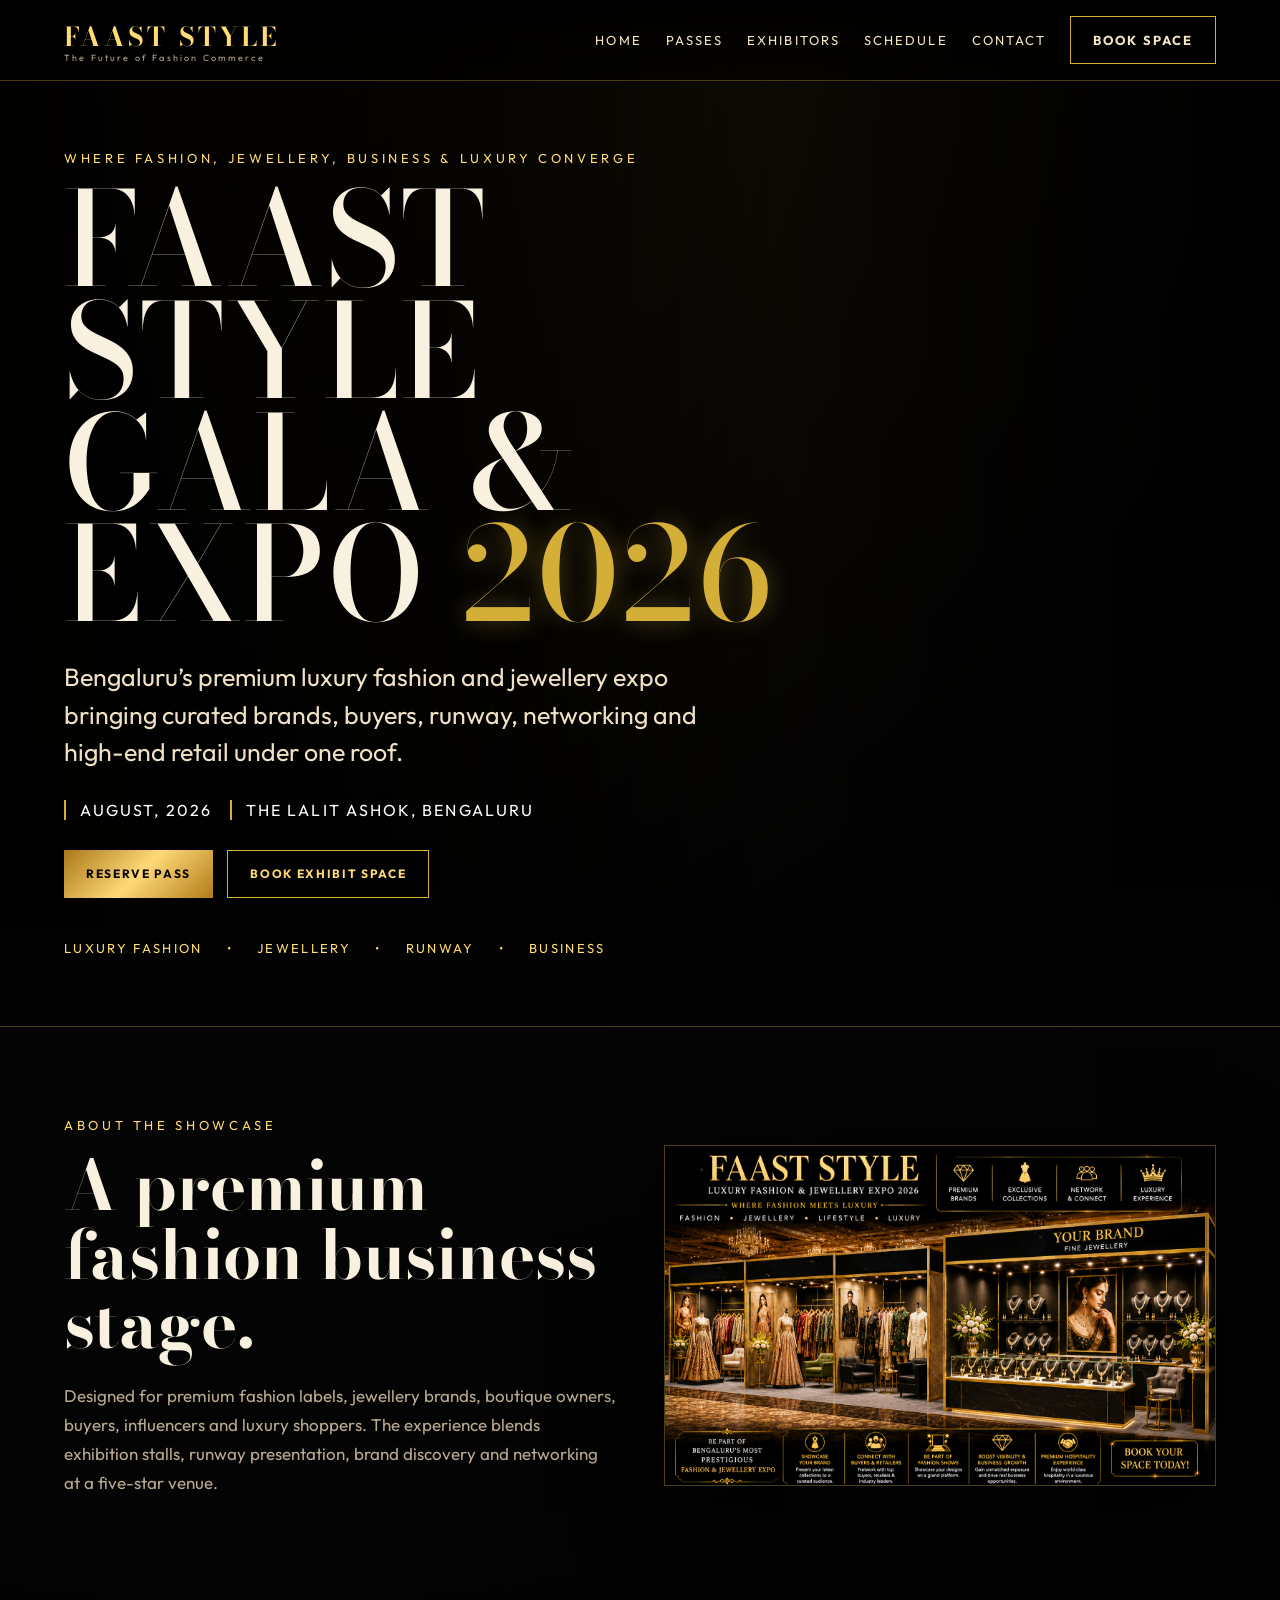
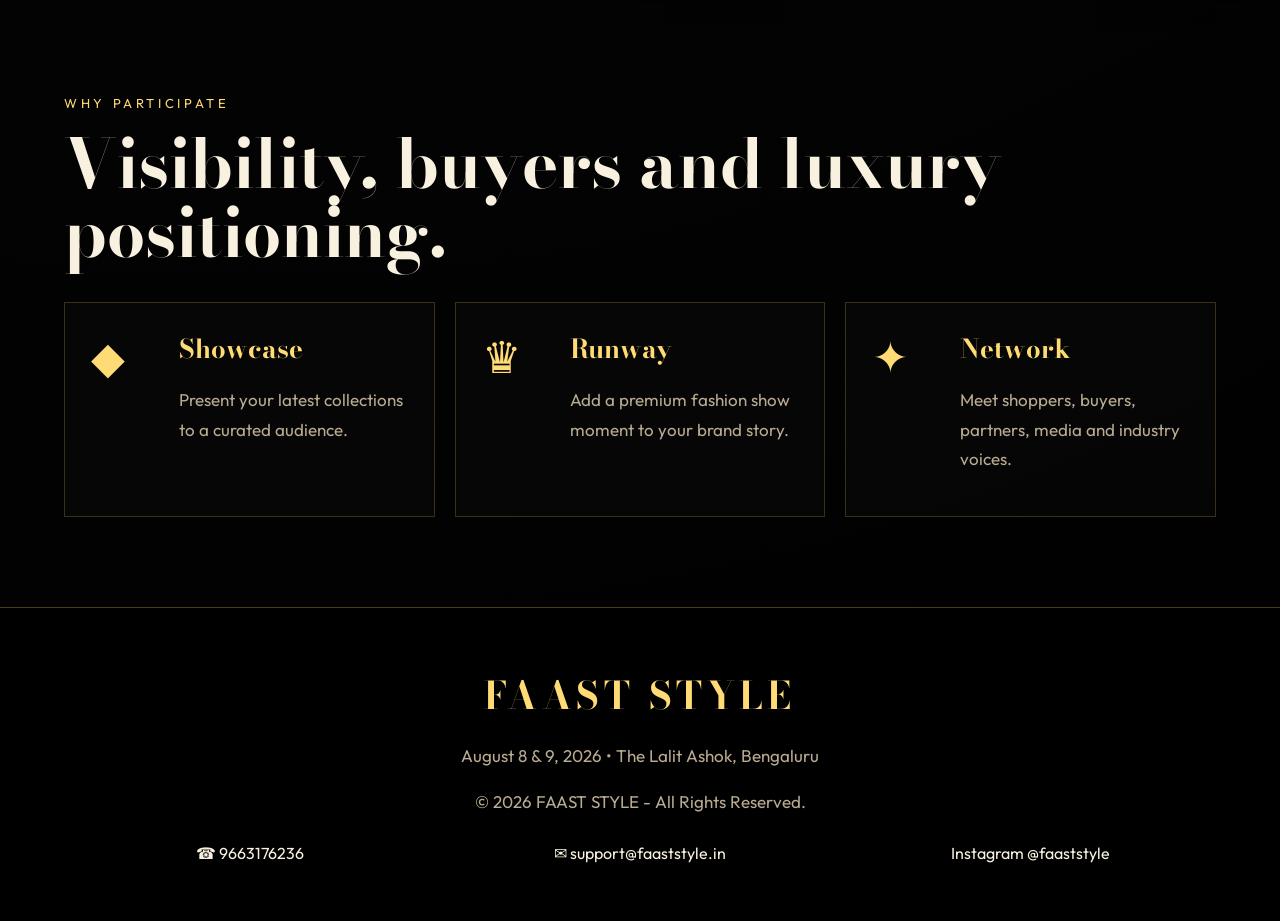
==== index.html @ 2affae59 "Update index.html" ====
<!DOCTYPE html><html lang="en"><head><meta charset="UTF-8"><meta name="viewport" content="width=device-width,initial-scale=1.0"><title>Luxury Fashion & Jewellery Exhibition Bangalore | FAAST STYLE GALA AND EXPO 2026</title>
<meta name="description" content="Join the premium Luxury Fashion & Jewellery Expo by Faast Style at The LaLiT Ashok Bangalore. Reserve passes or book exhibit spaces online. Discover designer brands, fashion shows, luxury shopping, networking and premium showcases at FAAST STYLE GALA & EXPO 2026.">
<meta name="keywords" content="Luxury Fashion Expo Bangalore, Luxury expo, Luxury Exhibition, Jewellery Expo, Fashion Exhibition Bengaluru, Fashion Show Bangalore, Designer Brands Bangalore, Luxury Shopping Expo, FAAST STYLE, GALA & EXPO 2026, Expo, Exhibition in Bangalore, Exhibition, Exhibitions, Luxury, Event, The Lalit Ashok Bangalore"><style>
@import url('https://fonts.googleapis.com/css2?family=Bodoni+Moda:wght@400;500;600;700&family=Outfit:wght@300;400;500;600;700;800&display=swap');
:root{--black:#030303;--night:#090806;--gold:#d4af37;--gold2:#ffdb75;--cream:#f8f1df;--muted:#b9ab91;--wine:#5e0b15;--line:rgba(212,175,55,.34)}
*{box-sizing:border-box}html{scroll-behavior:smooth}body{margin:0;background:radial-gradient(circle at 20% 0%,#241909 0,#050505 38%,#000 100%);color:var(--cream);font-family:Outfit,Arial,sans-serif;overflow-x:hidden}.no-scroll{overflow:hidden}
a{color:inherit;text-decoration:none}.nav{position:fixed;top:0;left:0;right:0;z-index:50;display:flex;align-items:center;justify-content:space-between;padding:16px 5vw;background:linear-gradient(180deg,rgba(0,0,0,.9),rgba(0,0,0,.48));backdrop-filter:blur(18px);border-bottom:1px solid var(--line)}.brand{font-family:'Bodoni Moda',serif;font-size:26px;letter-spacing:.12em;color:var(--gold2);font-weight:700}.brand span{display:block;font-family:Outfit;font-size:9px;letter-spacing:.24em;color:var(--muted);font-weight:400;margin-top:-4px}.menu{display:flex;gap:24px;align-items:center}.menu a{font-size:13px;text-transform:uppercase;letter-spacing:.16em;color:#f4e7c2}.menu a:hover{color:var(--gold2)}.hamb{display:none;background:none;border:1px solid var(--line);color:var(--gold2);padding:10px 12px;font-size:22px}.btn{display:inline-flex;align-items:center;justify-content:center;gap:10px;border:1px solid var(--gold);padding:14px 22px;text-transform:uppercase;letter-spacing:.14em;font-size:12px;font-weight:700;background:rgba(0,0,0,.34);color:var(--gold2);min-height:48px}.btn.gold{background:linear-gradient(135deg,#a97816,#ffd978,#b17c19);color:#070503;border:0}.btn:hover{filter:brightness(1.14);transform:translateY(-1px)}
.hero{min-height:100vh;padding:150px 5vw 70px;position:relative;display:flex;align-items:center;background-image:linear-gradient(90deg,rgba(0,0,0,.96) 0%,rgba(0,0,0,.82) 34%,rgba(0,0,0,.36) 62%,rgba(0,0,0,.88) 100%),url('hero.png');background-size:cover;background-position:center top;border-bottom:1px solid var(--line)}.hero:after{content:'';position:absolute;inset:auto 0 0;height:180px;background:linear-gradient(transparent,#030303)}.hero-content{max-width:760px;position:relative;z-index:2}.eyebrow{color:var(--gold2);letter-spacing:.28em;text-transform:uppercase;font-size:13px;margin:0 0 18px}.h1{font-family:'Bodoni Moda',serif;font-size:clamp(54px,11vw,130px);line-height:.86;margin:0;text-transform:uppercase;font-weight:500;letter-spacing:.02em}.h1 .goldtext,.goldtext{color:var(--gold);text-shadow:0 0 25px rgba(212,175,55,.35)}.lead{font-size:clamp(18px,3.5vw,25px);line-height:1.5;color:#eee1c4;max-width:680px;margin:28px 0}.meta{display:flex;gap:18px;flex-wrap:wrap;margin:28px 0;color:#fff;text-transform:uppercase;letter-spacing:.13em}.chip{border-left:2px solid var(--gold);padding-left:14px}.cta{display:flex;gap:14px;flex-wrap:wrap;margin-top:30px}.strip{display:flex;gap:24px;flex-wrap:wrap;color:var(--gold2);letter-spacing:.18em;text-transform:uppercase;margin-top:42px;font-size:13px}.section{padding:90px 5vw}.wrap{max-width:1180px;margin:0 auto}.split{display:grid;grid-template-columns:1fr 1fr;gap:48px;align-items:center}.title{font-family:'Bodoni Moda',serif;font-size:clamp(36px,6vw,68px);line-height:1.02;margin:0 0 22px}.muted{color:var(--muted);line-height:1.72;font-size:17px}.panel{border:1px solid var(--line);background:linear-gradient(145deg,rgba(255,255,255,.06),rgba(255,255,255,.015));padding:30px;box-shadow:0 20px 70px rgba(0,0,0,.35)}.poster{width:100%;border:1px solid var(--line);box-shadow:0 20px 80px rgba(0,0,0,.75)}.cards{display:grid;grid-template-columns:repeat(3,1fr);gap:20px;margin-top:35px}.card{border:1px solid rgba(212,175,55,.25);background:rgba(8,8,8,.68);padding:26px}.card h3{font-family:'Bodoni Moda',serif;color:var(--gold2);font-size:26px;margin:0 0 12px}.passgrid{grid-template-columns:repeat(5,1fr)}.pass .tag{color:var(--gold);text-transform:uppercase;letter-spacing:.18em;font-size:11px}.pass ul{padding-left:18px;color:var(--muted);line-height:1.8}.feature{display:grid;grid-template-columns:70px 1fr;gap:18px;align-items:start}.icon{font-size:44px;color:var(--gold2)}.timeline{border-left:1px solid var(--line);padding-left:25px}.slot{position:relative;margin:0 0 26px;padding:0 0 24px;border-bottom:1px solid rgba(255,255,255,.08)}.slot:before{content:'';position:absolute;left:-31px;top:5px;width:11px;height:11px;border-radius:50%;background:var(--gold)}.slot b{font-size:18px;color:var(--gold2)}.form{display:grid;gap:16px}.form input,.form select,.form textarea{width:100%;background:rgba(0,0,0,.55);border:1px solid rgba(212,175,55,.38);color:var(--cream);padding:15px;font-family:Outfit;font-size:15px}.form textarea{min-height:120px}.footer{padding:58px 5vw;background:#000;border-top:1px solid var(--line);text-align:center}.footer .brand{font-size:38px}.contactbar{display:grid;grid-template-columns:repeat(3,1fr);gap:18px;margin-top:26px}.mobile-panel{display:none}.overlay{position:fixed;inset:0;background:rgba(0,0,0,.82);z-index:100;display:none;align-items:center;justify-content:center}.modal{width:min(720px,92vw);max-height:90vh;overflow:auto;background:#080706;border:1px solid var(--gold);padding:26px}.close{float:right;background:var(--gold);border:0;padding:8px 12px;font-weight:800}
@media(max-width:900px){.menu{display:none}.hamb{display:block}.mobile-panel{display:none;position:fixed;top:68px;left:0;right:0;background:#030303;border-bottom:1px solid var(--line);z-index:55;padding:18px 5vw}.mobile-panel a{display:block;padding:14px;color:var(--gold2);text-transform:uppercase;letter-spacing:.17em}.mobile-panel.open{display:block}.hero{padding-top:120px;background-position:center}.split{grid-template-columns:1fr}.cards,.passgrid,.contactbar{grid-template-columns:1fr}.section{padding:64px 5vw}.h1{font-size:58px}.nav{padding:13px 5vw}.brand{font-size:20px}.strip{gap:12px;font-size:11px}.panel{padding:22px}}
</style></head><body><nav class="nav"><a class="brand" href="index.html">FAAST STYLE<span>The Future of Fashion Commerce</span></a><div class="menu"><a href="index.html">Home</a><a href="passes.html">Passes</a><a href="exhibitors.html">Exhibitors</a><a href="schedule.html">Schedule</a><a href="contact.html">Contact</a><a class="btn" href="exhibitors.html#exhibitor-form">Book Space</a></div><button class="hamb" onclick="document.querySelector('.mobile-panel').classList.toggle('open')">☰</button></nav><div class="mobile-panel"><a href="index.html">Home</a><a href="passes.html">Passes</a><a href="exhibitors.html">Exhibitors</a><a href="schedule.html">Schedule</a><a href="contact.html">Contact</a></div><section class="hero"><div class="hero-content"><p class="eyebrow">Where Fashion, Jewellery, business & luxury converge</p><h1 class="h1">Faast Style Gala & Expo <span class="goldtext">2026</span></h1><p class="lead">Bengaluru’s premium luxury fashion and jewellery expo bringing curated brands, buyers, runway, networking and high-end retail under one roof.</p><div class="meta"><div class="chip">August, 2026</div><div class="chip">The Lalit Ashok, Bengaluru</div></div><div class="cta"><a class="btn gold" href="passes.html#pass-form">Reserve Pass</a><a class="btn" href="exhibitors.html#exhibitor-form">Book Exhibit Space</a></div><div class="strip"><span>Luxury Fashion</span><span>•</span><span>Jewellery</span><span>•</span><span>Runway</span><span>•</span><span>Business</span></div></div></section><section class="section"><div class="wrap split"><div><p class="eyebrow">About the showcase</p><h2 class="title">A premium fashion business stage.</h2><p class="muted">Designed for premium fashion labels, jewellery brands, boutique owners, buyers, influencers and luxury shoppers. The experience blends exhibition stalls, runway presentation, brand discovery and networking at a five-star venue.</p></div><img class="poster" src="passes-poster.png" alt="FAAST Style luxury event poster"></div></section><section class="section"><div class="wrap"><p class="eyebrow">Why participate</p><h2 class="title">Visibility, buyers and luxury positioning.</h2><div class="cards"><div class="card feature"><div class="icon">◆</div><div><h3>Showcase</h3><p class="muted">Present your latest collections to a curated audience.</p></div></div><div class="card feature"><div class="icon">♛</div><div><h3>Runway</h3><p class="muted">Add a premium fashion show moment to your brand story.</p></div></div><div class="card feature"><div class="icon">✦</div><div><h3>Network</h3><p class="muted">Meet shoppers, buyers, partners, media and industry voices.</p></div></div></div></div></section><footer class="footer"><div class="brand">FAAST STYLE</div><p class="muted">August 8 & 9, 2026 • The Lalit Ashok, Bengaluru</p><p class="muted">© 2026 FAAST STYLE - All Rights Reserved.</p><div class="contactbar wrap"><div>☎ 9663176236</div><div>✉ support@faaststyle.in</div><div><a href="https://www.instagram.com/faaststyle?igsh=MXJjZXJpYmpjeTV3cA==" target="_blank">Instagram @faaststyle</a></div></div></footer><script>function openModal(id){document.getElementById(id).style.display='flex';document.body.classList.add('no-scroll')}function closeModal(id){document.getElementById(id).style.display='none';document.body.classList.remove('no-scroll')}</script></body></html>
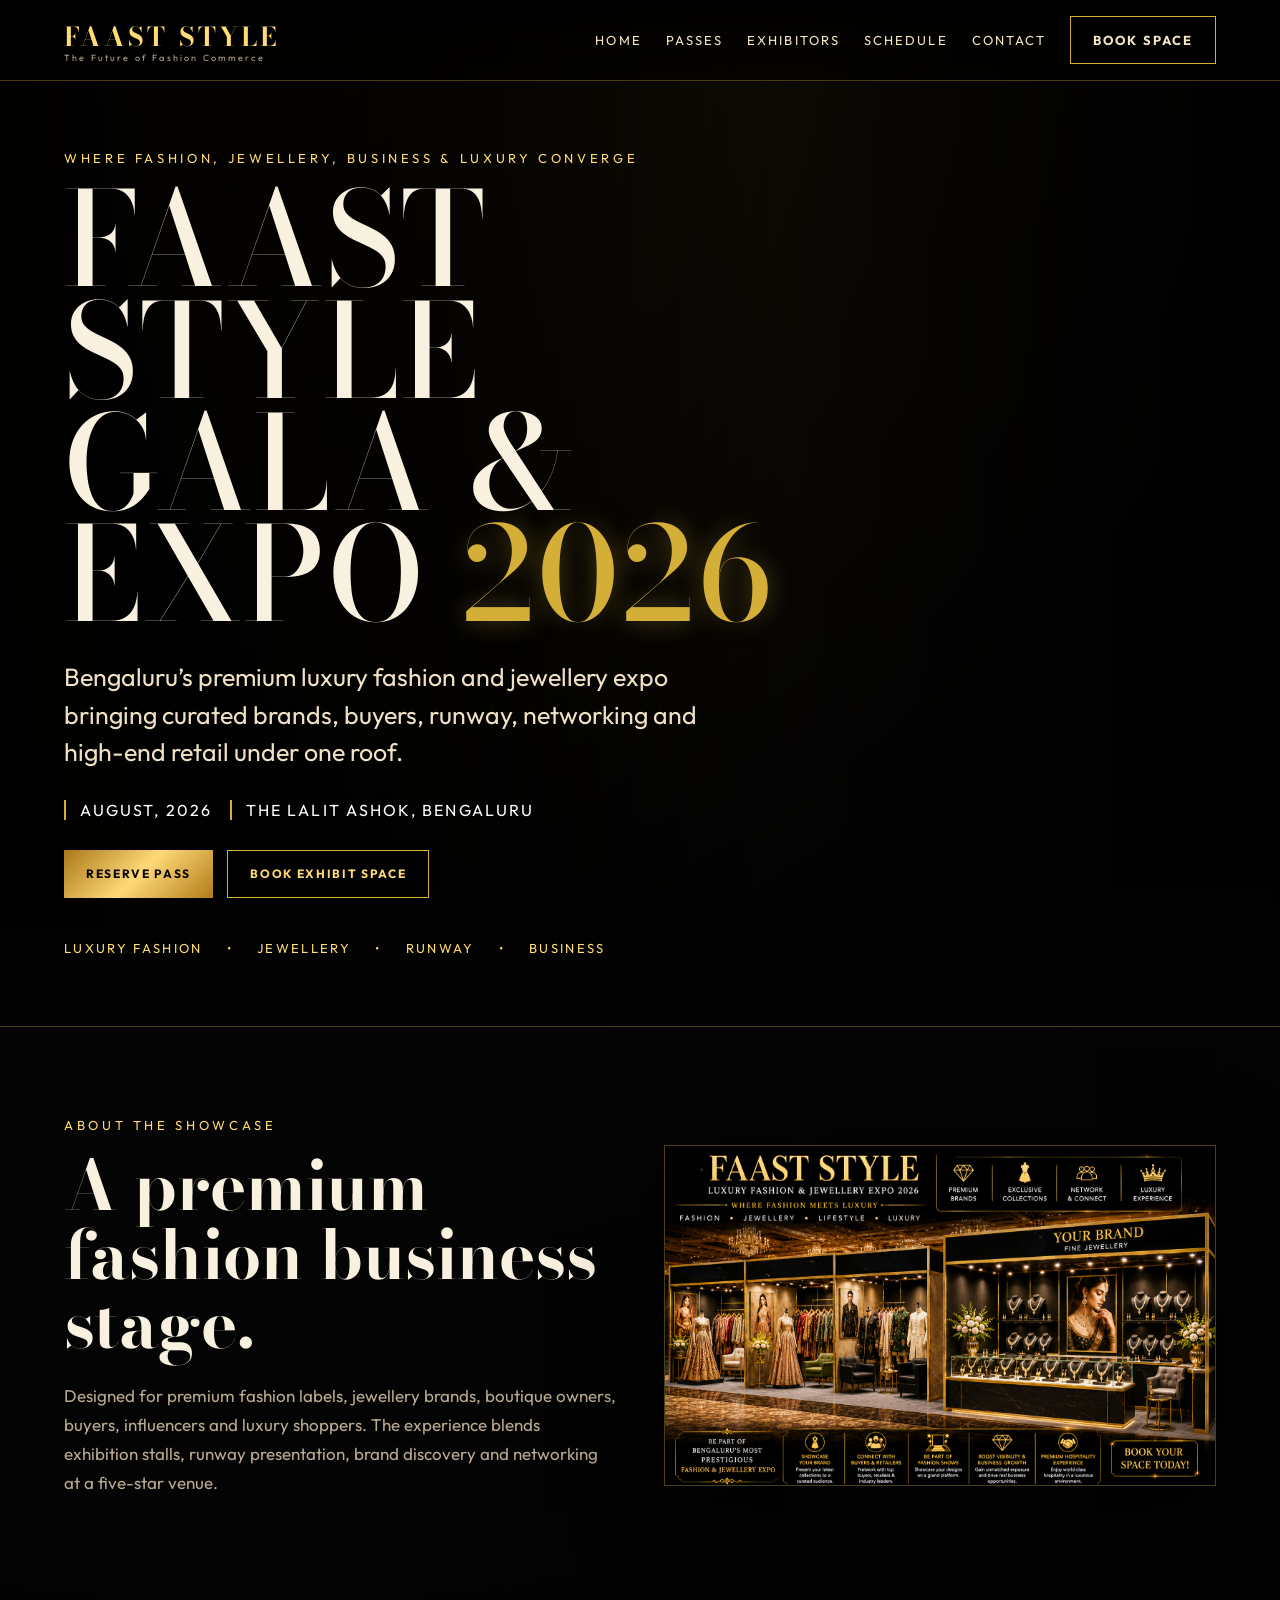
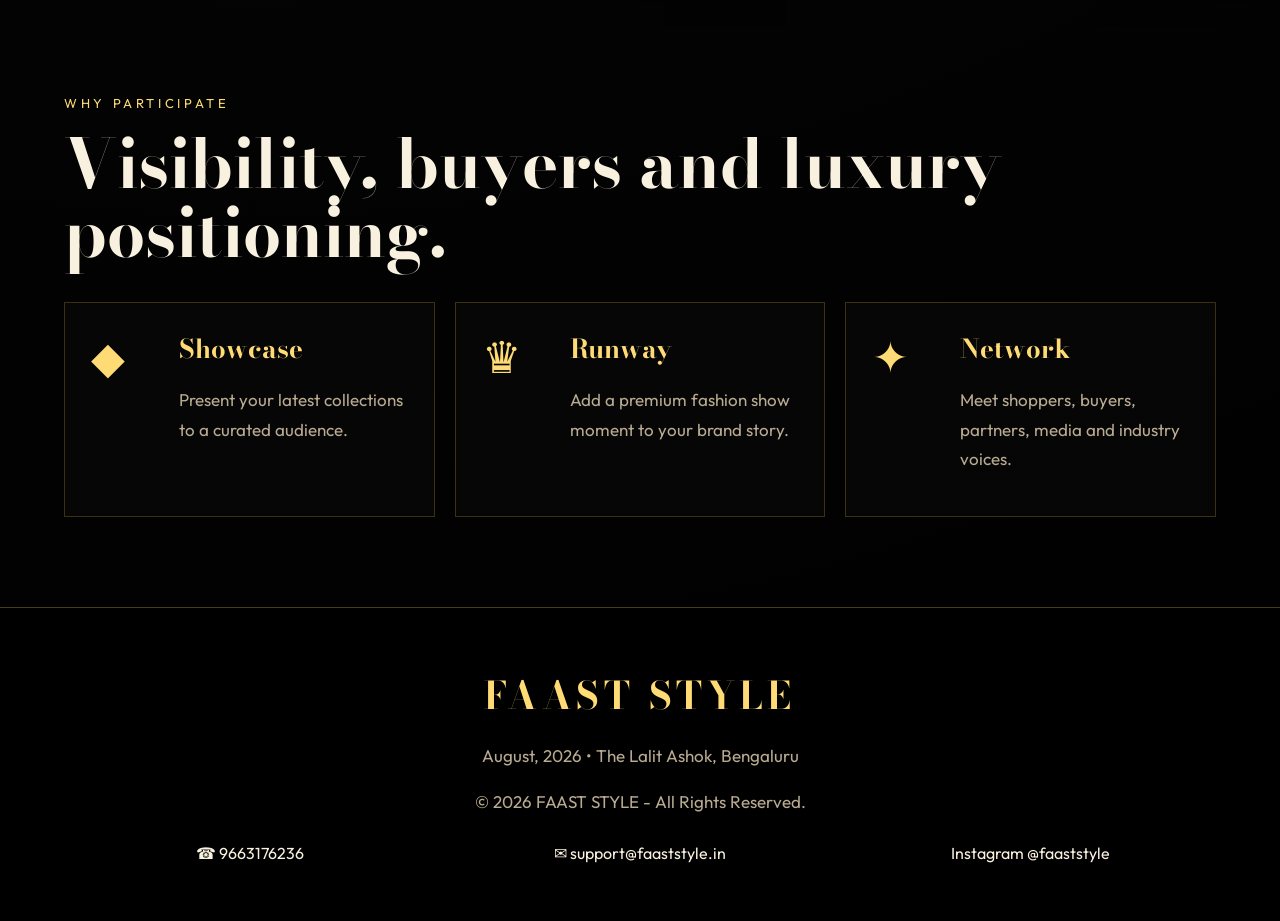
==== commit 115a2974: "Update index.html" ====
--- a/index.html
+++ b/index.html
@@ -7,4 +7,4 @@
 a{color:inherit;text-decoration:none}.nav{position:fixed;top:0;left:0;right:0;z-index:50;display:flex;align-items:center;justify-content:space-between;padding:16px 5vw;background:linear-gradient(180deg,rgba(0,0,0,.9),rgba(0,0,0,.48));backdrop-filter:blur(18px);border-bottom:1px solid var(--line)}.brand{font-family:'Bodoni Moda',serif;font-size:26px;letter-spacing:.12em;color:var(--gold2);font-weight:700}.brand span{display:block;font-family:Outfit;font-size:9px;letter-spacing:.24em;color:var(--muted);font-weight:400;margin-top:-4px}.menu{display:flex;gap:24px;align-items:center}.menu a{font-size:13px;text-transform:uppercase;letter-spacing:.16em;color:#f4e7c2}.menu a:hover{color:var(--gold2)}.hamb{display:none;background:none;border:1px solid var(--line);color:var(--gold2);padding:10px 12px;font-size:22px}.btn{display:inline-flex;align-items:center;justify-content:center;gap:10px;border:1px solid var(--gold);padding:14px 22px;text-transform:uppercase;letter-spacing:.14em;font-size:12px;font-weight:700;background:rgba(0,0,0,.34);color:var(--gold2);min-height:48px}.btn.gold{background:linear-gradient(135deg,#a97816,#ffd978,#b17c19);color:#070503;border:0}.btn:hover{filter:brightness(1.14);transform:translateY(-1px)}
 .hero{min-height:100vh;padding:150px 5vw 70px;position:relative;display:flex;align-items:center;background-image:linear-gradient(90deg,rgba(0,0,0,.96) 0%,rgba(0,0,0,.82) 34%,rgba(0,0,0,.36) 62%,rgba(0,0,0,.88) 100%),url('hero.png');background-size:cover;background-position:center top;border-bottom:1px solid var(--line)}.hero:after{content:'';position:absolute;inset:auto 0 0;height:180px;background:linear-gradient(transparent,#030303)}.hero-content{max-width:760px;position:relative;z-index:2}.eyebrow{color:var(--gold2);letter-spacing:.28em;text-transform:uppercase;font-size:13px;margin:0 0 18px}.h1{font-family:'Bodoni Moda',serif;font-size:clamp(54px,11vw,130px);line-height:.86;margin:0;text-transform:uppercase;font-weight:500;letter-spacing:.02em}.h1 .goldtext,.goldtext{color:var(--gold);text-shadow:0 0 25px rgba(212,175,55,.35)}.lead{font-size:clamp(18px,3.5vw,25px);line-height:1.5;color:#eee1c4;max-width:680px;margin:28px 0}.meta{display:flex;gap:18px;flex-wrap:wrap;margin:28px 0;color:#fff;text-transform:uppercase;letter-spacing:.13em}.chip{border-left:2px solid var(--gold);padding-left:14px}.cta{display:flex;gap:14px;flex-wrap:wrap;margin-top:30px}.strip{display:flex;gap:24px;flex-wrap:wrap;color:var(--gold2);letter-spacing:.18em;text-transform:uppercase;margin-top:42px;font-size:13px}.section{padding:90px 5vw}.wrap{max-width:1180px;margin:0 auto}.split{display:grid;grid-template-columns:1fr 1fr;gap:48px;align-items:center}.title{font-family:'Bodoni Moda',serif;font-size:clamp(36px,6vw,68px);line-height:1.02;margin:0 0 22px}.muted{color:var(--muted);line-height:1.72;font-size:17px}.panel{border:1px solid var(--line);background:linear-gradient(145deg,rgba(255,255,255,.06),rgba(255,255,255,.015));padding:30px;box-shadow:0 20px 70px rgba(0,0,0,.35)}.poster{width:100%;border:1px solid var(--line);box-shadow:0 20px 80px rgba(0,0,0,.75)}.cards{display:grid;grid-template-columns:repeat(3,1fr);gap:20px;margin-top:35px}.card{border:1px solid rgba(212,175,55,.25);background:rgba(8,8,8,.68);padding:26px}.card h3{font-family:'Bodoni Moda',serif;color:var(--gold2);font-size:26px;margin:0 0 12px}.passgrid{grid-template-columns:repeat(5,1fr)}.pass .tag{color:var(--gold);text-transform:uppercase;letter-spacing:.18em;font-size:11px}.pass ul{padding-left:18px;color:var(--muted);line-height:1.8}.feature{display:grid;grid-template-columns:70px 1fr;gap:18px;align-items:start}.icon{font-size:44px;color:var(--gold2)}.timeline{border-left:1px solid var(--line);padding-left:25px}.slot{position:relative;margin:0 0 26px;padding:0 0 24px;border-bottom:1px solid rgba(255,255,255,.08)}.slot:before{content:'';position:absolute;left:-31px;top:5px;width:11px;height:11px;border-radius:50%;background:var(--gold)}.slot b{font-size:18px;color:var(--gold2)}.form{display:grid;gap:16px}.form input,.form select,.form textarea{width:100%;background:rgba(0,0,0,.55);border:1px solid rgba(212,175,55,.38);color:var(--cream);padding:15px;font-family:Outfit;font-size:15px}.form textarea{min-height:120px}.footer{padding:58px 5vw;background:#000;border-top:1px solid var(--line);text-align:center}.footer .brand{font-size:38px}.contactbar{display:grid;grid-template-columns:repeat(3,1fr);gap:18px;margin-top:26px}.mobile-panel{display:none}.overlay{position:fixed;inset:0;background:rgba(0,0,0,.82);z-index:100;display:none;align-items:center;justify-content:center}.modal{width:min(720px,92vw);max-height:90vh;overflow:auto;background:#080706;border:1px solid var(--gold);padding:26px}.close{float:right;background:var(--gold);border:0;padding:8px 12px;font-weight:800}
 @media(max-width:900px){.menu{display:none}.hamb{display:block}.mobile-panel{display:none;position:fixed;top:68px;left:0;right:0;background:#030303;border-bottom:1px solid var(--line);z-index:55;padding:18px 5vw}.mobile-panel a{display:block;padding:14px;color:var(--gold2);text-transform:uppercase;letter-spacing:.17em}.mobile-panel.open{display:block}.hero{padding-top:120px;background-position:center}.split{grid-template-columns:1fr}.cards,.passgrid,.contactbar{grid-template-columns:1fr}.section{padding:64px 5vw}.h1{font-size:58px}.nav{padding:13px 5vw}.brand{font-size:20px}.strip{gap:12px;font-size:11px}.panel{padding:22px}}
-</style></head><body><nav class="nav"><a class="brand" href="index.html">FAAST STYLE<span>The Future of Fashion Commerce</span></a><div class="menu"><a href="index.html">Home</a><a href="passes.html">Passes</a><a href="exhibitors.html">Exhibitors</a><a href="schedule.html">Schedule</a><a href="contact.html">Contact</a><a class="btn" href="exhibitors.html#exhibitor-form">Book Space</a></div><button class="hamb" onclick="document.querySelector('.mobile-panel').classList.toggle('open')">☰</button></nav><div class="mobile-panel"><a href="index.html">Home</a><a href="passes.html">Passes</a><a href="exhibitors.html">Exhibitors</a><a href="schedule.html">Schedule</a><a href="contact.html">Contact</a></div><section class="hero"><div class="hero-content"><p class="eyebrow">Where Fashion, Jewellery, business & luxury converge</p><h1 class="h1">Faast Style Gala & Expo <span class="goldtext">2026</span></h1><p class="lead">Bengaluru’s premium luxury fashion and jewellery expo bringing curated brands, buyers, runway, networking and high-end retail under one roof.</p><div class="meta"><div class="chip">August, 2026</div><div class="chip">The Lalit Ashok, Bengaluru</div></div><div class="cta"><a class="btn gold" href="passes.html#pass-form">Reserve Pass</a><a class="btn" href="exhibitors.html#exhibitor-form">Book Exhibit Space</a></div><div class="strip"><span>Luxury Fashion</span><span>•</span><span>Jewellery</span><span>•</span><span>Runway</span><span>•</span><span>Business</span></div></div></section><section class="section"><div class="wrap split"><div><p class="eyebrow">About the showcase</p><h2 class="title">A premium fashion business stage.</h2><p class="muted">Designed for premium fashion labels, jewellery brands, boutique owners, buyers, influencers and luxury shoppers. The experience blends exhibition stalls, runway presentation, brand discovery and networking at a five-star venue.</p></div><img class="poster" src="passes-poster.png" alt="FAAST Style luxury event poster"></div></section><section class="section"><div class="wrap"><p class="eyebrow">Why participate</p><h2 class="title">Visibility, buyers and luxury positioning.</h2><div class="cards"><div class="card feature"><div class="icon">◆</div><div><h3>Showcase</h3><p class="muted">Present your latest collections to a curated audience.</p></div></div><div class="card feature"><div class="icon">♛</div><div><h3>Runway</h3><p class="muted">Add a premium fashion show moment to your brand story.</p></div></div><div class="card feature"><div class="icon">✦</div><div><h3>Network</h3><p class="muted">Meet shoppers, buyers, partners, media and industry voices.</p></div></div></div></div></section><footer class="footer"><div class="brand">FAAST STYLE</div><p class="muted">August 8 & 9, 2026 • The Lalit Ashok, Bengaluru</p><p class="muted">© 2026 FAAST STYLE - All Rights Reserved.</p><div class="contactbar wrap"><div>☎ 9663176236</div><div>✉ support@faaststyle.in</div><div><a href="https://www.instagram.com/faaststyle?igsh=MXJjZXJpYmpjeTV3cA==" target="_blank">Instagram @faaststyle</a></div></div></footer><script>function openModal(id){document.getElementById(id).style.display='flex';document.body.classList.add('no-scroll')}function closeModal(id){document.getElementById(id).style.display='none';document.body.classList.remove('no-scroll')}</script></body></html>
+</style></head><body><nav class="nav"><a class="brand" href="index.html">FAAST STYLE<span>The Future of Fashion Commerce</span></a><div class="menu"><a href="index.html">Home</a><a href="passes.html">Passes</a><a href="exhibitors.html">Exhibitors</a><a href="schedule.html">Schedule</a><a href="contact.html">Contact</a><a class="btn" href="exhibitors.html#exhibitor-form">Book Space</a></div><button class="hamb" onclick="document.querySelector('.mobile-panel').classList.toggle('open')">☰</button></nav><div class="mobile-panel"><a href="index.html">Home</a><a href="passes.html">Passes</a><a href="exhibitors.html">Exhibitors</a><a href="schedule.html">Schedule</a><a href="contact.html">Contact</a></div><section class="hero"><div class="hero-content"><p class="eyebrow">Where Fashion, Jewellery, business & luxury converge</p><h1 class="h1">Faast Style Gala & Expo <span class="goldtext">2026</span></h1><p class="lead">Bengaluru’s premium luxury fashion and jewellery expo bringing curated brands, buyers, runway, networking and high-end retail under one roof.</p><div class="meta"><div class="chip">August, 2026</div><div class="chip">The Lalit Ashok, Bengaluru</div></div><div class="cta"><a class="btn gold" href="passes.html#pass-form">Reserve Pass</a><a class="btn" href="exhibitors.html#exhibitor-form">Book Exhibit Space</a></div><div class="strip"><span>Luxury Fashion</span><span>•</span><span>Jewellery</span><span>•</span><span>Runway</span><span>•</span><span>Business</span></div></div></section><section class="section"><div class="wrap split"><div><p class="eyebrow">About the showcase</p><h2 class="title">A premium fashion business stage.</h2><p class="muted">Designed for premium fashion labels, jewellery brands, boutique owners, buyers, influencers and luxury shoppers. The experience blends exhibition stalls, runway presentation, brand discovery and networking at a five-star venue.</p></div><img class="poster" src="passes-poster.png" alt="FAAST Style luxury event poster"></div></section><section class="section"><div class="wrap"><p class="eyebrow">Why participate</p><h2 class="title">Visibility, buyers and luxury positioning.</h2><div class="cards"><div class="card feature"><div class="icon">◆</div><div><h3>Showcase</h3><p class="muted">Present your latest collections to a curated audience.</p></div></div><div class="card feature"><div class="icon">♛</div><div><h3>Runway</h3><p class="muted">Add a premium fashion show moment to your brand story.</p></div></div><div class="card feature"><div class="icon">✦</div><div><h3>Network</h3><p class="muted">Meet shoppers, buyers, partners, media and industry voices.</p></div></div></div></div></section><footer class="footer"><div class="brand">FAAST STYLE</div><p class="muted">August, 2026 • The Lalit Ashok, Bengaluru</p><p class="muted">© 2026 FAAST STYLE - All Rights Reserved.</p><div class="contactbar wrap"><div>☎ 9663176236</div><div>✉ support@faaststyle.in</div><div><a href="https://www.instagram.com/faaststyle?igsh=MXJjZXJpYmpjeTV3cA==" target="_blank">Instagram @faaststyle</a></div></div></footer><script>function openModal(id){document.getElementById(id).style.display='flex';document.body.classList.add('no-scroll')}function closeModal(id){document.getElementById(id).style.display='none';document.body.classList.remove('no-scroll')}</script></body></html>
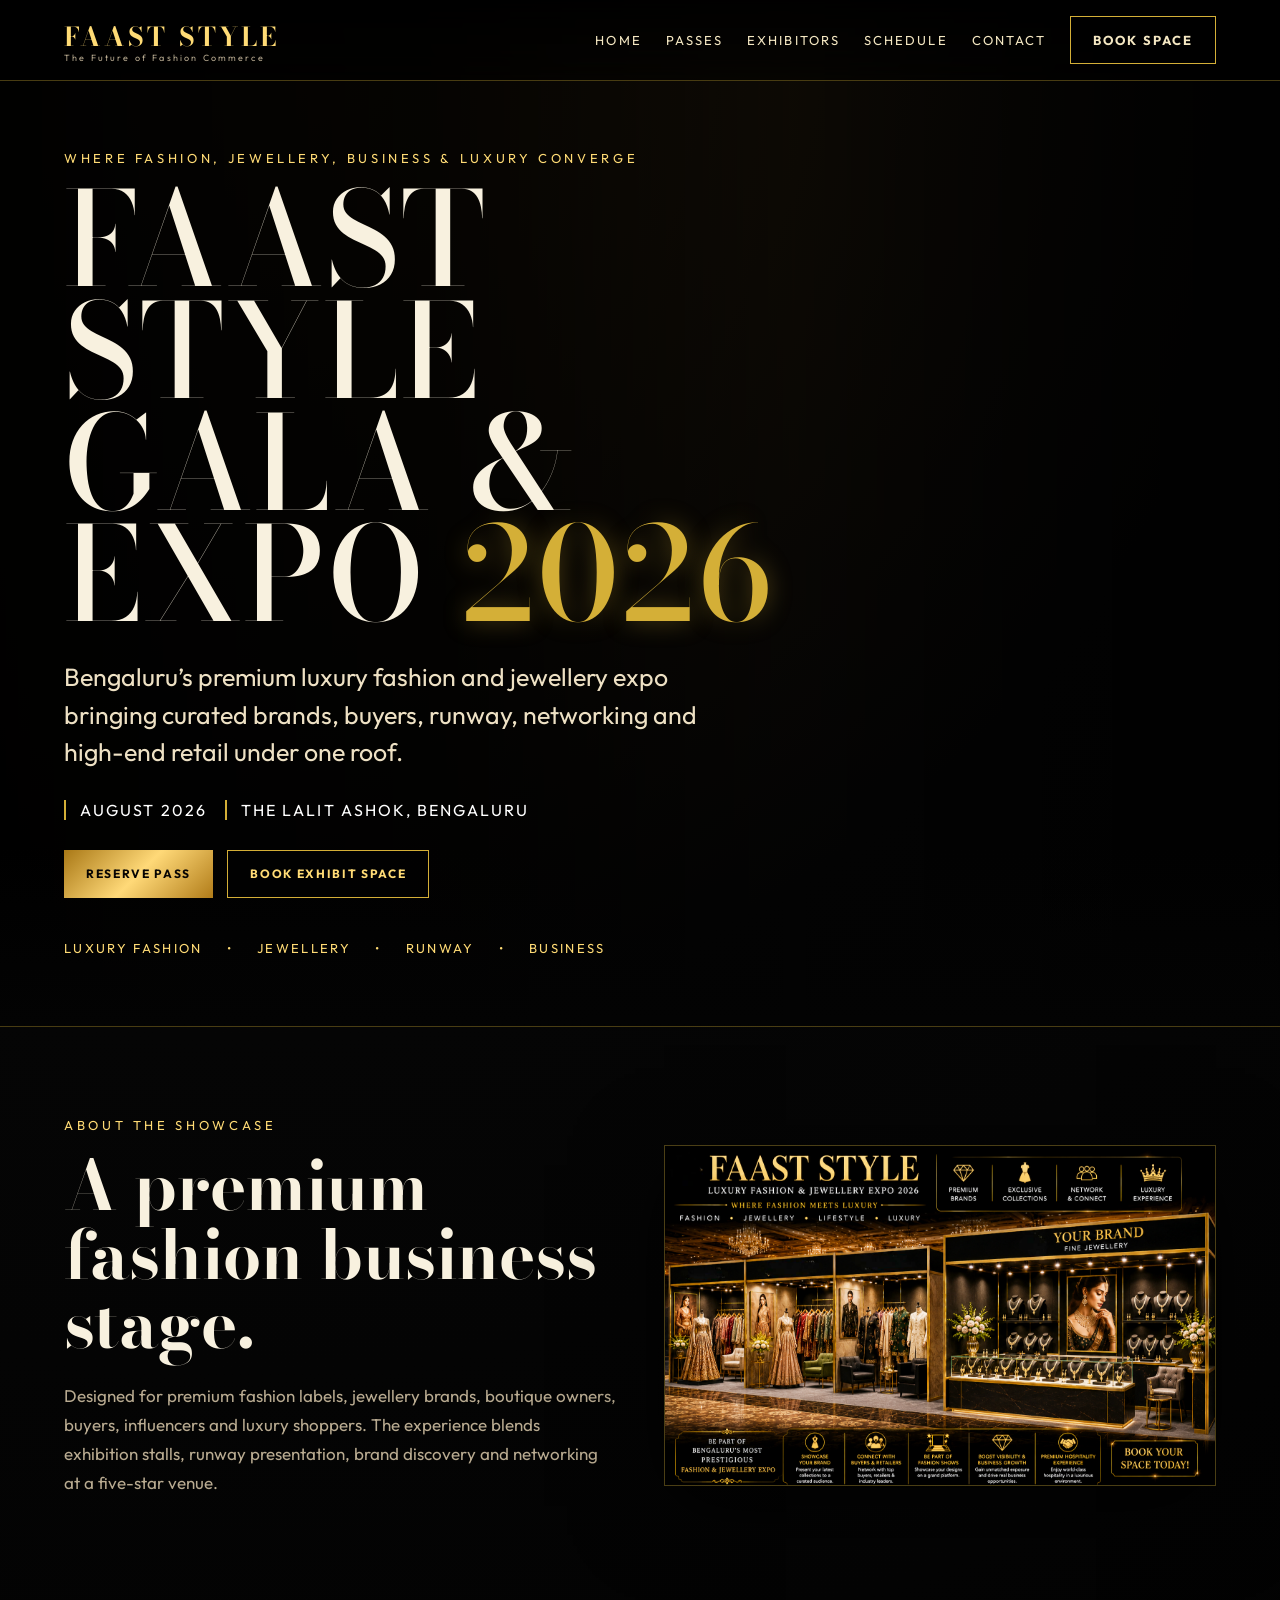
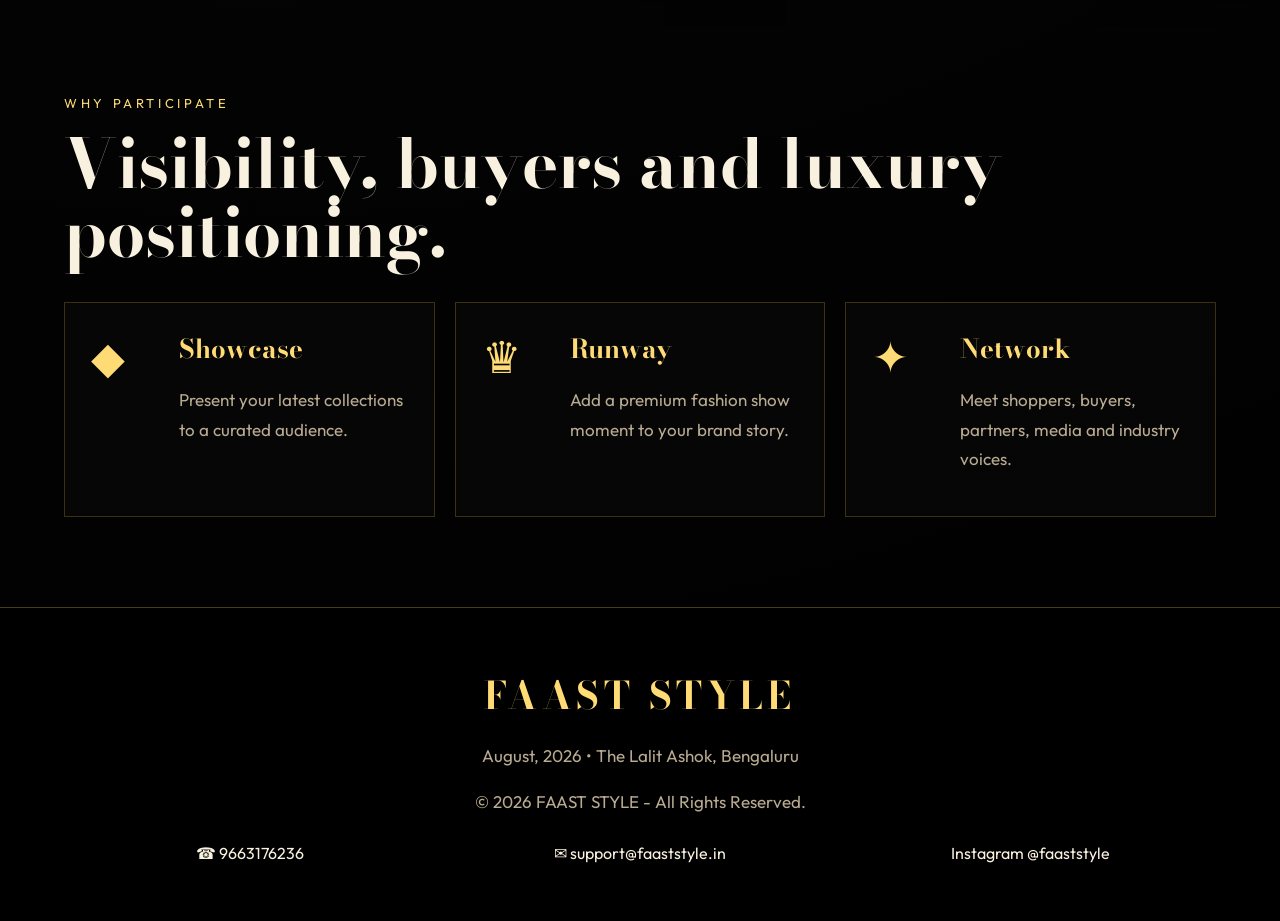
==== commit 88920297: "Update index.html" ====
--- a/index.html
+++ b/index.html
@@ -7,4 +7,4 @@
 a{color:inherit;text-decoration:none}.nav{position:fixed;top:0;left:0;right:0;z-index:50;display:flex;align-items:center;justify-content:space-between;padding:16px 5vw;background:linear-gradient(180deg,rgba(0,0,0,.9),rgba(0,0,0,.48));backdrop-filter:blur(18px);border-bottom:1px solid var(--line)}.brand{font-family:'Bodoni Moda',serif;font-size:26px;letter-spacing:.12em;color:var(--gold2);font-weight:700}.brand span{display:block;font-family:Outfit;font-size:9px;letter-spacing:.24em;color:var(--muted);font-weight:400;margin-top:-4px}.menu{display:flex;gap:24px;align-items:center}.menu a{font-size:13px;text-transform:uppercase;letter-spacing:.16em;color:#f4e7c2}.menu a:hover{color:var(--gold2)}.hamb{display:none;background:none;border:1px solid var(--line);color:var(--gold2);padding:10px 12px;font-size:22px}.btn{display:inline-flex;align-items:center;justify-content:center;gap:10px;border:1px solid var(--gold);padding:14px 22px;text-transform:uppercase;letter-spacing:.14em;font-size:12px;font-weight:700;background:rgba(0,0,0,.34);color:var(--gold2);min-height:48px}.btn.gold{background:linear-gradient(135deg,#a97816,#ffd978,#b17c19);color:#070503;border:0}.btn:hover{filter:brightness(1.14);transform:translateY(-1px)}
 .hero{min-height:100vh;padding:150px 5vw 70px;position:relative;display:flex;align-items:center;background-image:linear-gradient(90deg,rgba(0,0,0,.96) 0%,rgba(0,0,0,.82) 34%,rgba(0,0,0,.36) 62%,rgba(0,0,0,.88) 100%),url('hero.png');background-size:cover;background-position:center top;border-bottom:1px solid var(--line)}.hero:after{content:'';position:absolute;inset:auto 0 0;height:180px;background:linear-gradient(transparent,#030303)}.hero-content{max-width:760px;position:relative;z-index:2}.eyebrow{color:var(--gold2);letter-spacing:.28em;text-transform:uppercase;font-size:13px;margin:0 0 18px}.h1{font-family:'Bodoni Moda',serif;font-size:clamp(54px,11vw,130px);line-height:.86;margin:0;text-transform:uppercase;font-weight:500;letter-spacing:.02em}.h1 .goldtext,.goldtext{color:var(--gold);text-shadow:0 0 25px rgba(212,175,55,.35)}.lead{font-size:clamp(18px,3.5vw,25px);line-height:1.5;color:#eee1c4;max-width:680px;margin:28px 0}.meta{display:flex;gap:18px;flex-wrap:wrap;margin:28px 0;color:#fff;text-transform:uppercase;letter-spacing:.13em}.chip{border-left:2px solid var(--gold);padding-left:14px}.cta{display:flex;gap:14px;flex-wrap:wrap;margin-top:30px}.strip{display:flex;gap:24px;flex-wrap:wrap;color:var(--gold2);letter-spacing:.18em;text-transform:uppercase;margin-top:42px;font-size:13px}.section{padding:90px 5vw}.wrap{max-width:1180px;margin:0 auto}.split{display:grid;grid-template-columns:1fr 1fr;gap:48px;align-items:center}.title{font-family:'Bodoni Moda',serif;font-size:clamp(36px,6vw,68px);line-height:1.02;margin:0 0 22px}.muted{color:var(--muted);line-height:1.72;font-size:17px}.panel{border:1px solid var(--line);background:linear-gradient(145deg,rgba(255,255,255,.06),rgba(255,255,255,.015));padding:30px;box-shadow:0 20px 70px rgba(0,0,0,.35)}.poster{width:100%;border:1px solid var(--line);box-shadow:0 20px 80px rgba(0,0,0,.75)}.cards{display:grid;grid-template-columns:repeat(3,1fr);gap:20px;margin-top:35px}.card{border:1px solid rgba(212,175,55,.25);background:rgba(8,8,8,.68);padding:26px}.card h3{font-family:'Bodoni Moda',serif;color:var(--gold2);font-size:26px;margin:0 0 12px}.passgrid{grid-template-columns:repeat(5,1fr)}.pass .tag{color:var(--gold);text-transform:uppercase;letter-spacing:.18em;font-size:11px}.pass ul{padding-left:18px;color:var(--muted);line-height:1.8}.feature{display:grid;grid-template-columns:70px 1fr;gap:18px;align-items:start}.icon{font-size:44px;color:var(--gold2)}.timeline{border-left:1px solid var(--line);padding-left:25px}.slot{position:relative;margin:0 0 26px;padding:0 0 24px;border-bottom:1px solid rgba(255,255,255,.08)}.slot:before{content:'';position:absolute;left:-31px;top:5px;width:11px;height:11px;border-radius:50%;background:var(--gold)}.slot b{font-size:18px;color:var(--gold2)}.form{display:grid;gap:16px}.form input,.form select,.form textarea{width:100%;background:rgba(0,0,0,.55);border:1px solid rgba(212,175,55,.38);color:var(--cream);padding:15px;font-family:Outfit;font-size:15px}.form textarea{min-height:120px}.footer{padding:58px 5vw;background:#000;border-top:1px solid var(--line);text-align:center}.footer .brand{font-size:38px}.contactbar{display:grid;grid-template-columns:repeat(3,1fr);gap:18px;margin-top:26px}.mobile-panel{display:none}.overlay{position:fixed;inset:0;background:rgba(0,0,0,.82);z-index:100;display:none;align-items:center;justify-content:center}.modal{width:min(720px,92vw);max-height:90vh;overflow:auto;background:#080706;border:1px solid var(--gold);padding:26px}.close{float:right;background:var(--gold);border:0;padding:8px 12px;font-weight:800}
 @media(max-width:900px){.menu{display:none}.hamb{display:block}.mobile-panel{display:none;position:fixed;top:68px;left:0;right:0;background:#030303;border-bottom:1px solid var(--line);z-index:55;padding:18px 5vw}.mobile-panel a{display:block;padding:14px;color:var(--gold2);text-transform:uppercase;letter-spacing:.17em}.mobile-panel.open{display:block}.hero{padding-top:120px;background-position:center}.split{grid-template-columns:1fr}.cards,.passgrid,.contactbar{grid-template-columns:1fr}.section{padding:64px 5vw}.h1{font-size:58px}.nav{padding:13px 5vw}.brand{font-size:20px}.strip{gap:12px;font-size:11px}.panel{padding:22px}}
-</style></head><body><nav class="nav"><a class="brand" href="index.html">FAAST STYLE<span>The Future of Fashion Commerce</span></a><div class="menu"><a href="index.html">Home</a><a href="passes.html">Passes</a><a href="exhibitors.html">Exhibitors</a><a href="schedule.html">Schedule</a><a href="contact.html">Contact</a><a class="btn" href="exhibitors.html#exhibitor-form">Book Space</a></div><button class="hamb" onclick="document.querySelector('.mobile-panel').classList.toggle('open')">☰</button></nav><div class="mobile-panel"><a href="index.html">Home</a><a href="passes.html">Passes</a><a href="exhibitors.html">Exhibitors</a><a href="schedule.html">Schedule</a><a href="contact.html">Contact</a></div><section class="hero"><div class="hero-content"><p class="eyebrow">Where Fashion, Jewellery, business & luxury converge</p><h1 class="h1">Faast Style Gala & Expo <span class="goldtext">2026</span></h1><p class="lead">Bengaluru’s premium luxury fashion and jewellery expo bringing curated brands, buyers, runway, networking and high-end retail under one roof.</p><div class="meta"><div class="chip">August, 2026</div><div class="chip">The Lalit Ashok, Bengaluru</div></div><div class="cta"><a class="btn gold" href="passes.html#pass-form">Reserve Pass</a><a class="btn" href="exhibitors.html#exhibitor-form">Book Exhibit Space</a></div><div class="strip"><span>Luxury Fashion</span><span>•</span><span>Jewellery</span><span>•</span><span>Runway</span><span>•</span><span>Business</span></div></div></section><section class="section"><div class="wrap split"><div><p class="eyebrow">About the showcase</p><h2 class="title">A premium fashion business stage.</h2><p class="muted">Designed for premium fashion labels, jewellery brands, boutique owners, buyers, influencers and luxury shoppers. The experience blends exhibition stalls, runway presentation, brand discovery and networking at a five-star venue.</p></div><img class="poster" src="passes-poster.png" alt="FAAST Style luxury event poster"></div></section><section class="section"><div class="wrap"><p class="eyebrow">Why participate</p><h2 class="title">Visibility, buyers and luxury positioning.</h2><div class="cards"><div class="card feature"><div class="icon">◆</div><div><h3>Showcase</h3><p class="muted">Present your latest collections to a curated audience.</p></div></div><div class="card feature"><div class="icon">♛</div><div><h3>Runway</h3><p class="muted">Add a premium fashion show moment to your brand story.</p></div></div><div class="card feature"><div class="icon">✦</div><div><h3>Network</h3><p class="muted">Meet shoppers, buyers, partners, media and industry voices.</p></div></div></div></div></section><footer class="footer"><div class="brand">FAAST STYLE</div><p class="muted">August, 2026 • The Lalit Ashok, Bengaluru</p><p class="muted">© 2026 FAAST STYLE - All Rights Reserved.</p><div class="contactbar wrap"><div>☎ 9663176236</div><div>✉ support@faaststyle.in</div><div><a href="https://www.instagram.com/faaststyle?igsh=MXJjZXJpYmpjeTV3cA==" target="_blank">Instagram @faaststyle</a></div></div></footer><script>function openModal(id){document.getElementById(id).style.display='flex';document.body.classList.add('no-scroll')}function closeModal(id){document.getElementById(id).style.display='none';document.body.classList.remove('no-scroll')}</script></body></html>
+</style></head><body><nav class="nav"><a class="brand" href="index.html">FAAST STYLE<span>The Future of Fashion Commerce</span></a><div class="menu"><a href="index.html">Home</a><a href="passes.html">Passes</a><a href="exhibitors.html">Exhibitors</a><a href="schedule.html">Schedule</a><a href="contact.html">Contact</a><a class="btn" href="exhibitors.html#exhibitor-form">Book Space</a></div><button class="hamb" onclick="document.querySelector('.mobile-panel').classList.toggle('open')">☰</button></nav><div class="mobile-panel"><a href="index.html">Home</a><a href="passes.html">Passes</a><a href="exhibitors.html">Exhibitors</a><a href="schedule.html">Schedule</a><a href="contact.html">Contact</a></div><section class="hero"><div class="hero-content"><p class="eyebrow">Where Fashion, Jewellery, business & luxury converge</p><h1 class="h1">Faast Style Gala & Expo <span class="goldtext">2026</span></h1><p class="lead">Bengaluru’s premium luxury fashion and jewellery expo bringing curated brands, buyers, runway, networking and high-end retail under one roof.</p><div class="meta"><div class="chip">August 2026</div><div class="chip">The Lalit Ashok, Bengaluru</div></div><div class="cta"><a class="btn gold" href="passes.html#pass-form">Reserve Pass</a><a class="btn" href="exhibitors.html#exhibitor-form">Book Exhibit Space</a></div><div class="strip"><span>Luxury Fashion</span><span>•</span><span>Jewellery</span><span>•</span><span>Runway</span><span>•</span><span>Business</span></div></div></section><section class="section"><div class="wrap split"><div><p class="eyebrow">About the showcase</p><h2 class="title">A premium fashion business stage.</h2><p class="muted">Designed for premium fashion labels, jewellery brands, boutique owners, buyers, influencers and luxury shoppers. The experience blends exhibition stalls, runway presentation, brand discovery and networking at a five-star venue.</p></div><img class="poster" src="passes-poster.png" alt="FAAST Style luxury event poster"></div></section><section class="section"><div class="wrap"><p class="eyebrow">Why participate</p><h2 class="title">Visibility, buyers and luxury positioning.</h2><div class="cards"><div class="card feature"><div class="icon">◆</div><div><h3>Showcase</h3><p class="muted">Present your latest collections to a curated audience.</p></div></div><div class="card feature"><div class="icon">♛</div><div><h3>Runway</h3><p class="muted">Add a premium fashion show moment to your brand story.</p></div></div><div class="card feature"><div class="icon">✦</div><div><h3>Network</h3><p class="muted">Meet shoppers, buyers, partners, media and industry voices.</p></div></div></div></div></section><footer class="footer"><div class="brand">FAAST STYLE</div><p class="muted">August, 2026 • The Lalit Ashok, Bengaluru</p><p class="muted">© 2026 FAAST STYLE - All Rights Reserved.</p><div class="contactbar wrap"><div>☎ 9663176236</div><div>✉ support@faaststyle.in</div><div><a href="https://www.instagram.com/faaststyle?igsh=MXJjZXJpYmpjeTV3cA==" target="_blank">Instagram @faaststyle</a></div></div></footer><script>function openModal(id){document.getElementById(id).style.display='flex';document.body.classList.add('no-scroll')}function closeModal(id){document.getElementById(id).style.display='none';document.body.classList.remove('no-scroll')}</script></body></html>
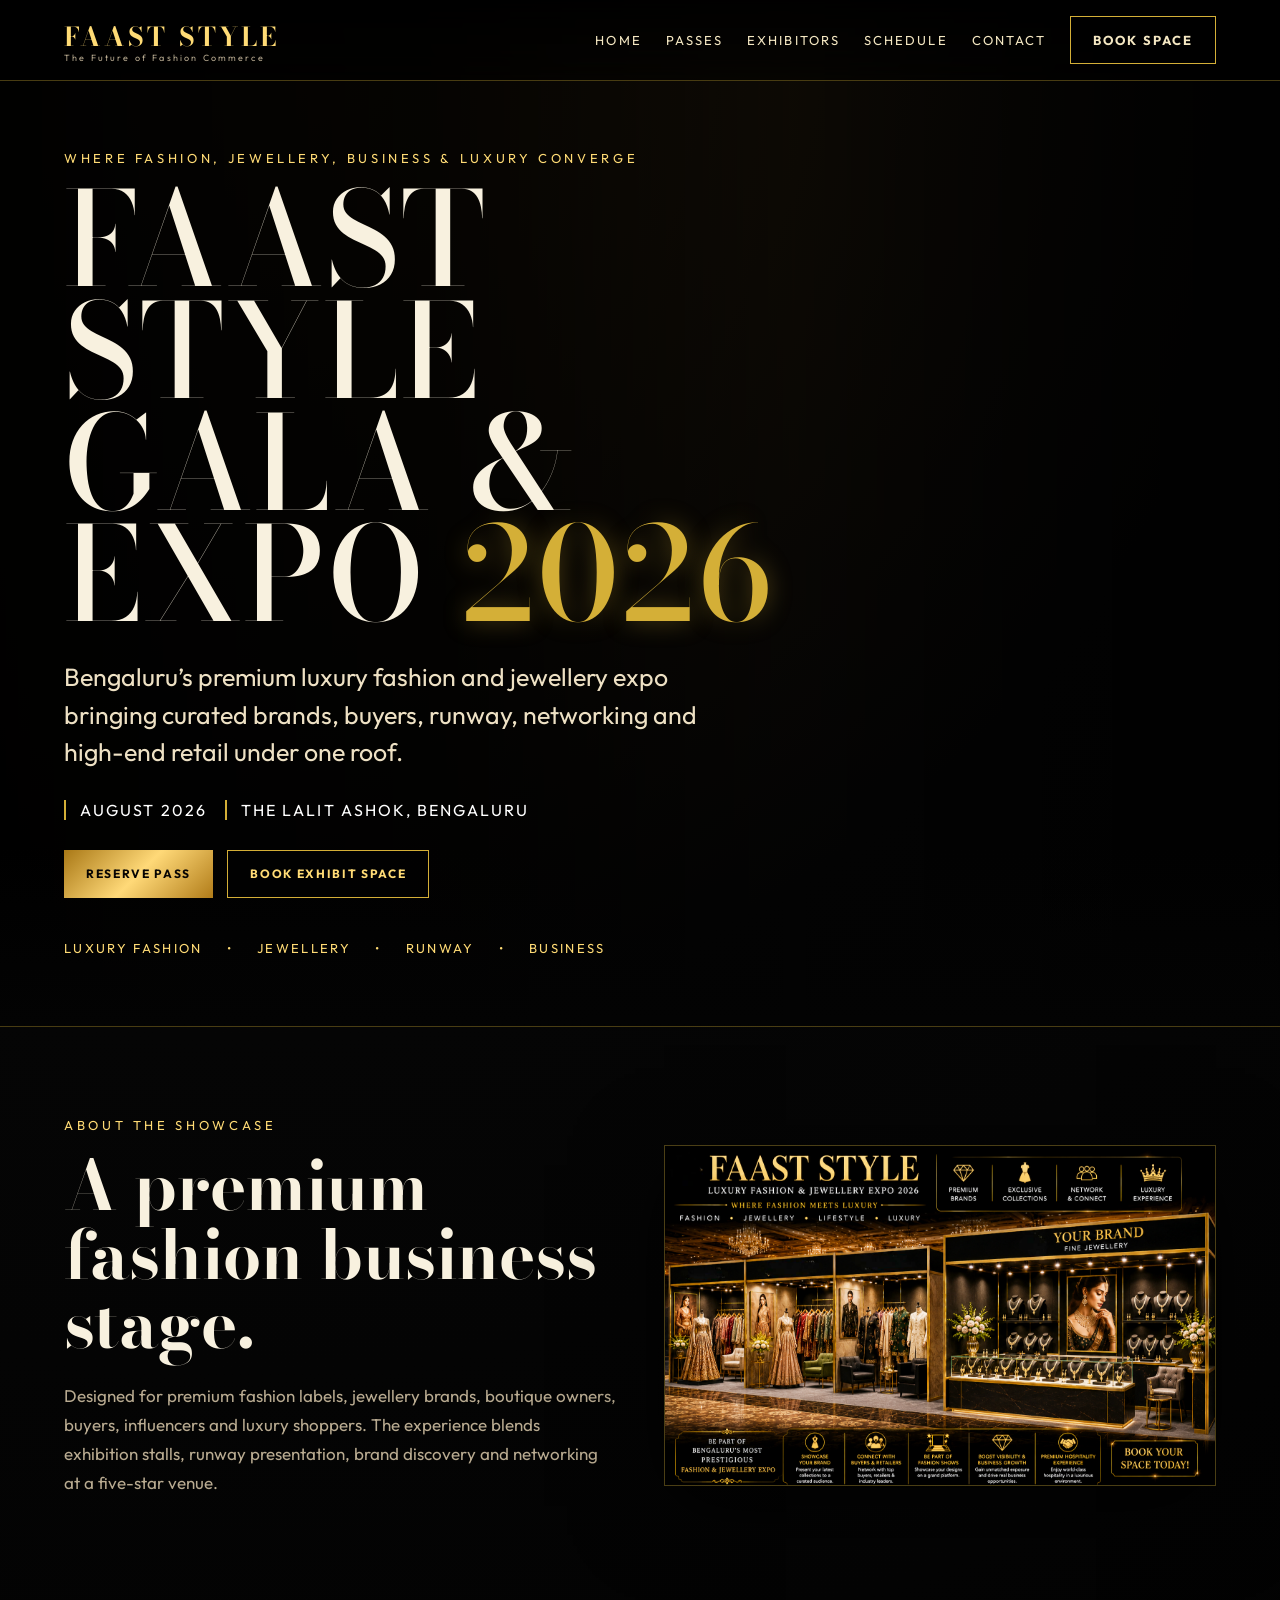
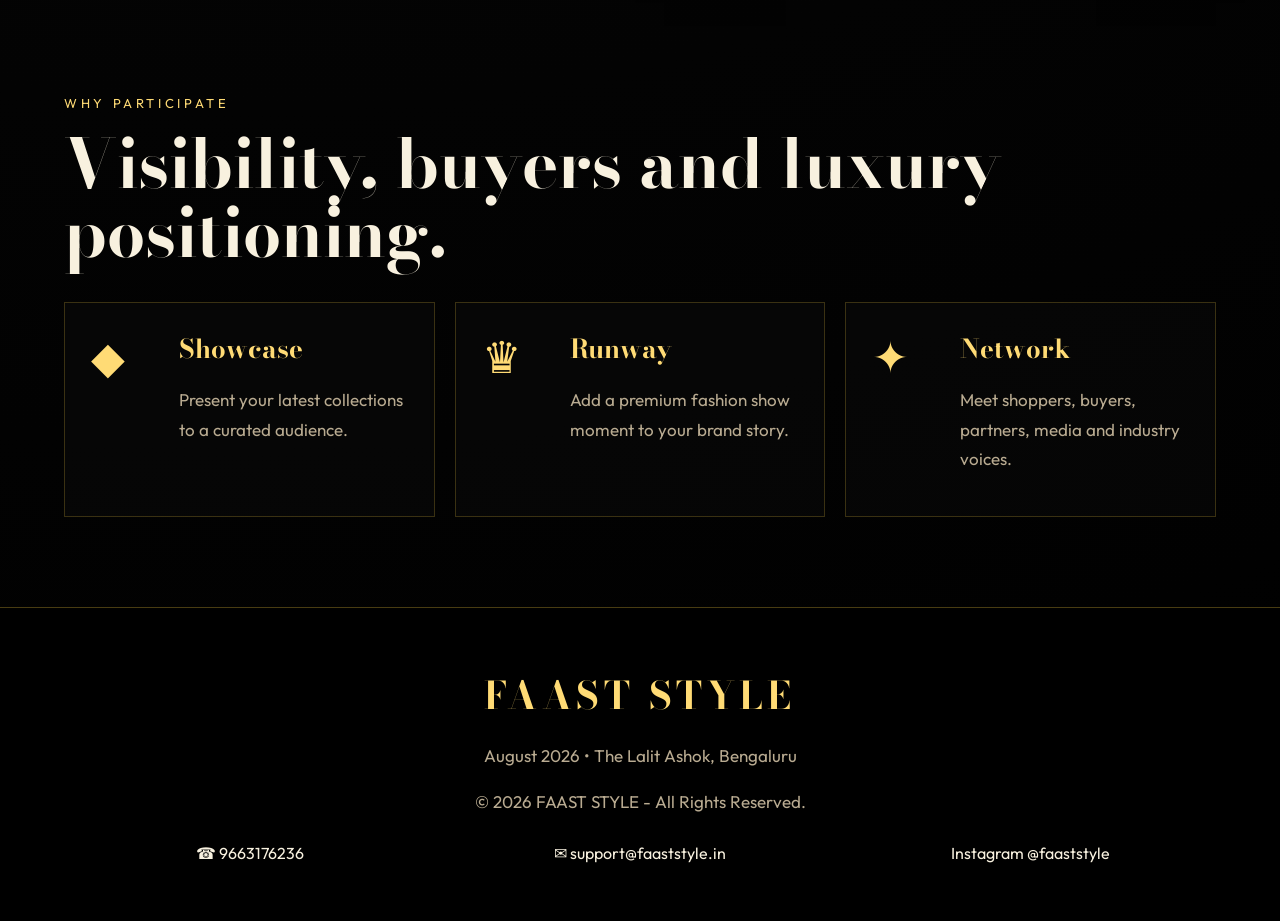
==== commit 57532f5c: "Update index.html" ====
--- a/index.html
+++ b/index.html
@@ -7,4 +7,4 @@
 a{color:inherit;text-decoration:none}.nav{position:fixed;top:0;left:0;right:0;z-index:50;display:flex;align-items:center;justify-content:space-between;padding:16px 5vw;background:linear-gradient(180deg,rgba(0,0,0,.9),rgba(0,0,0,.48));backdrop-filter:blur(18px);border-bottom:1px solid var(--line)}.brand{font-family:'Bodoni Moda',serif;font-size:26px;letter-spacing:.12em;color:var(--gold2);font-weight:700}.brand span{display:block;font-family:Outfit;font-size:9px;letter-spacing:.24em;color:var(--muted);font-weight:400;margin-top:-4px}.menu{display:flex;gap:24px;align-items:center}.menu a{font-size:13px;text-transform:uppercase;letter-spacing:.16em;color:#f4e7c2}.menu a:hover{color:var(--gold2)}.hamb{display:none;background:none;border:1px solid var(--line);color:var(--gold2);padding:10px 12px;font-size:22px}.btn{display:inline-flex;align-items:center;justify-content:center;gap:10px;border:1px solid var(--gold);padding:14px 22px;text-transform:uppercase;letter-spacing:.14em;font-size:12px;font-weight:700;background:rgba(0,0,0,.34);color:var(--gold2);min-height:48px}.btn.gold{background:linear-gradient(135deg,#a97816,#ffd978,#b17c19);color:#070503;border:0}.btn:hover{filter:brightness(1.14);transform:translateY(-1px)}
 .hero{min-height:100vh;padding:150px 5vw 70px;position:relative;display:flex;align-items:center;background-image:linear-gradient(90deg,rgba(0,0,0,.96) 0%,rgba(0,0,0,.82) 34%,rgba(0,0,0,.36) 62%,rgba(0,0,0,.88) 100%),url('hero.png');background-size:cover;background-position:center top;border-bottom:1px solid var(--line)}.hero:after{content:'';position:absolute;inset:auto 0 0;height:180px;background:linear-gradient(transparent,#030303)}.hero-content{max-width:760px;position:relative;z-index:2}.eyebrow{color:var(--gold2);letter-spacing:.28em;text-transform:uppercase;font-size:13px;margin:0 0 18px}.h1{font-family:'Bodoni Moda',serif;font-size:clamp(54px,11vw,130px);line-height:.86;margin:0;text-transform:uppercase;font-weight:500;letter-spacing:.02em}.h1 .goldtext,.goldtext{color:var(--gold);text-shadow:0 0 25px rgba(212,175,55,.35)}.lead{font-size:clamp(18px,3.5vw,25px);line-height:1.5;color:#eee1c4;max-width:680px;margin:28px 0}.meta{display:flex;gap:18px;flex-wrap:wrap;margin:28px 0;color:#fff;text-transform:uppercase;letter-spacing:.13em}.chip{border-left:2px solid var(--gold);padding-left:14px}.cta{display:flex;gap:14px;flex-wrap:wrap;margin-top:30px}.strip{display:flex;gap:24px;flex-wrap:wrap;color:var(--gold2);letter-spacing:.18em;text-transform:uppercase;margin-top:42px;font-size:13px}.section{padding:90px 5vw}.wrap{max-width:1180px;margin:0 auto}.split{display:grid;grid-template-columns:1fr 1fr;gap:48px;align-items:center}.title{font-family:'Bodoni Moda',serif;font-size:clamp(36px,6vw,68px);line-height:1.02;margin:0 0 22px}.muted{color:var(--muted);line-height:1.72;font-size:17px}.panel{border:1px solid var(--line);background:linear-gradient(145deg,rgba(255,255,255,.06),rgba(255,255,255,.015));padding:30px;box-shadow:0 20px 70px rgba(0,0,0,.35)}.poster{width:100%;border:1px solid var(--line);box-shadow:0 20px 80px rgba(0,0,0,.75)}.cards{display:grid;grid-template-columns:repeat(3,1fr);gap:20px;margin-top:35px}.card{border:1px solid rgba(212,175,55,.25);background:rgba(8,8,8,.68);padding:26px}.card h3{font-family:'Bodoni Moda',serif;color:var(--gold2);font-size:26px;margin:0 0 12px}.passgrid{grid-template-columns:repeat(5,1fr)}.pass .tag{color:var(--gold);text-transform:uppercase;letter-spacing:.18em;font-size:11px}.pass ul{padding-left:18px;color:var(--muted);line-height:1.8}.feature{display:grid;grid-template-columns:70px 1fr;gap:18px;align-items:start}.icon{font-size:44px;color:var(--gold2)}.timeline{border-left:1px solid var(--line);padding-left:25px}.slot{position:relative;margin:0 0 26px;padding:0 0 24px;border-bottom:1px solid rgba(255,255,255,.08)}.slot:before{content:'';position:absolute;left:-31px;top:5px;width:11px;height:11px;border-radius:50%;background:var(--gold)}.slot b{font-size:18px;color:var(--gold2)}.form{display:grid;gap:16px}.form input,.form select,.form textarea{width:100%;background:rgba(0,0,0,.55);border:1px solid rgba(212,175,55,.38);color:var(--cream);padding:15px;font-family:Outfit;font-size:15px}.form textarea{min-height:120px}.footer{padding:58px 5vw;background:#000;border-top:1px solid var(--line);text-align:center}.footer .brand{font-size:38px}.contactbar{display:grid;grid-template-columns:repeat(3,1fr);gap:18px;margin-top:26px}.mobile-panel{display:none}.overlay{position:fixed;inset:0;background:rgba(0,0,0,.82);z-index:100;display:none;align-items:center;justify-content:center}.modal{width:min(720px,92vw);max-height:90vh;overflow:auto;background:#080706;border:1px solid var(--gold);padding:26px}.close{float:right;background:var(--gold);border:0;padding:8px 12px;font-weight:800}
 @media(max-width:900px){.menu{display:none}.hamb{display:block}.mobile-panel{display:none;position:fixed;top:68px;left:0;right:0;background:#030303;border-bottom:1px solid var(--line);z-index:55;padding:18px 5vw}.mobile-panel a{display:block;padding:14px;color:var(--gold2);text-transform:uppercase;letter-spacing:.17em}.mobile-panel.open{display:block}.hero{padding-top:120px;background-position:center}.split{grid-template-columns:1fr}.cards,.passgrid,.contactbar{grid-template-columns:1fr}.section{padding:64px 5vw}.h1{font-size:58px}.nav{padding:13px 5vw}.brand{font-size:20px}.strip{gap:12px;font-size:11px}.panel{padding:22px}}
-</style></head><body><nav class="nav"><a class="brand" href="index.html">FAAST STYLE<span>The Future of Fashion Commerce</span></a><div class="menu"><a href="index.html">Home</a><a href="passes.html">Passes</a><a href="exhibitors.html">Exhibitors</a><a href="schedule.html">Schedule</a><a href="contact.html">Contact</a><a class="btn" href="exhibitors.html#exhibitor-form">Book Space</a></div><button class="hamb" onclick="document.querySelector('.mobile-panel').classList.toggle('open')">☰</button></nav><div class="mobile-panel"><a href="index.html">Home</a><a href="passes.html">Passes</a><a href="exhibitors.html">Exhibitors</a><a href="schedule.html">Schedule</a><a href="contact.html">Contact</a></div><section class="hero"><div class="hero-content"><p class="eyebrow">Where Fashion, Jewellery, business & luxury converge</p><h1 class="h1">Faast Style Gala & Expo <span class="goldtext">2026</span></h1><p class="lead">Bengaluru’s premium luxury fashion and jewellery expo bringing curated brands, buyers, runway, networking and high-end retail under one roof.</p><div class="meta"><div class="chip">August 2026</div><div class="chip">The Lalit Ashok, Bengaluru</div></div><div class="cta"><a class="btn gold" href="passes.html#pass-form">Reserve Pass</a><a class="btn" href="exhibitors.html#exhibitor-form">Book Exhibit Space</a></div><div class="strip"><span>Luxury Fashion</span><span>•</span><span>Jewellery</span><span>•</span><span>Runway</span><span>•</span><span>Business</span></div></div></section><section class="section"><div class="wrap split"><div><p class="eyebrow">About the showcase</p><h2 class="title">A premium fashion business stage.</h2><p class="muted">Designed for premium fashion labels, jewellery brands, boutique owners, buyers, influencers and luxury shoppers. The experience blends exhibition stalls, runway presentation, brand discovery and networking at a five-star venue.</p></div><img class="poster" src="passes-poster.png" alt="FAAST Style luxury event poster"></div></section><section class="section"><div class="wrap"><p class="eyebrow">Why participate</p><h2 class="title">Visibility, buyers and luxury positioning.</h2><div class="cards"><div class="card feature"><div class="icon">◆</div><div><h3>Showcase</h3><p class="muted">Present your latest collections to a curated audience.</p></div></div><div class="card feature"><div class="icon">♛</div><div><h3>Runway</h3><p class="muted">Add a premium fashion show moment to your brand story.</p></div></div><div class="card feature"><div class="icon">✦</div><div><h3>Network</h3><p class="muted">Meet shoppers, buyers, partners, media and industry voices.</p></div></div></div></div></section><footer class="footer"><div class="brand">FAAST STYLE</div><p class="muted">August, 2026 • The Lalit Ashok, Bengaluru</p><p class="muted">© 2026 FAAST STYLE - All Rights Reserved.</p><div class="contactbar wrap"><div>☎ 9663176236</div><div>✉ support@faaststyle.in</div><div><a href="https://www.instagram.com/faaststyle?igsh=MXJjZXJpYmpjeTV3cA==" target="_blank">Instagram @faaststyle</a></div></div></footer><script>function openModal(id){document.getElementById(id).style.display='flex';document.body.classList.add('no-scroll')}function closeModal(id){document.getElementById(id).style.display='none';document.body.classList.remove('no-scroll')}</script></body></html>
+</style></head><body><nav class="nav"><a class="brand" href="index.html">FAAST STYLE<span>The Future of Fashion Commerce</span></a><div class="menu"><a href="index.html">Home</a><a href="passes.html">Passes</a><a href="exhibitors.html">Exhibitors</a><a href="schedule.html">Schedule</a><a href="contact.html">Contact</a><a class="btn" href="exhibitors.html#exhibitor-form">Book Space</a></div><button class="hamb" onclick="document.querySelector('.mobile-panel').classList.toggle('open')">☰</button></nav><div class="mobile-panel"><a href="index.html">Home</a><a href="passes.html">Passes</a><a href="exhibitors.html">Exhibitors</a><a href="schedule.html">Schedule</a><a href="contact.html">Contact</a></div><section class="hero"><div class="hero-content"><p class="eyebrow">Where Fashion, Jewellery, business & luxury converge</p><h1 class="h1">Faast Style Gala & Expo <span class="goldtext">2026</span></h1><p class="lead">Bengaluru’s premium luxury fashion and jewellery expo bringing curated brands, buyers, runway, networking and high-end retail under one roof.</p><div class="meta"><div class="chip">August 2026</div><div class="chip">The Lalit Ashok, Bengaluru</div></div><div class="cta"><a class="btn gold" href="passes.html#pass-form">Reserve Pass</a><a class="btn" href="exhibitors.html#exhibitor-form">Book Exhibit Space</a></div><div class="strip"><span>Luxury Fashion</span><span>•</span><span>Jewellery</span><span>•</span><span>Runway</span><span>•</span><span>Business</span></div></div></section><section class="section"><div class="wrap split"><div><p class="eyebrow">About the showcase</p><h2 class="title">A premium fashion business stage.</h2><p class="muted">Designed for premium fashion labels, jewellery brands, boutique owners, buyers, influencers and luxury shoppers. The experience blends exhibition stalls, runway presentation, brand discovery and networking at a five-star venue.</p></div><img class="poster" src="passes-poster.png" alt="FAAST Style luxury event poster"></div></section><section class="section"><div class="wrap"><p class="eyebrow">Why participate</p><h2 class="title">Visibility, buyers and luxury positioning.</h2><div class="cards"><div class="card feature"><div class="icon">◆</div><div><h3>Showcase</h3><p class="muted">Present your latest collections to a curated audience.</p></div></div><div class="card feature"><div class="icon">♛</div><div><h3>Runway</h3><p class="muted">Add a premium fashion show moment to your brand story.</p></div></div><div class="card feature"><div class="icon">✦</div><div><h3>Network</h3><p class="muted">Meet shoppers, buyers, partners, media and industry voices.</p></div></div></div></div></section><footer class="footer"><div class="brand">FAAST STYLE</div><p class="muted">August 2026 • The Lalit Ashok, Bengaluru</p><p class="muted">© 2026 FAAST STYLE - All Rights Reserved.</p><div class="contactbar wrap"><div>☎ 9663176236</div><div>✉ support@faaststyle.in</div><div><a href="https://www.instagram.com/faaststyle?igsh=MXJjZXJpYmpjeTV3cA==" target="_blank">Instagram @faaststyle</a></div></div></footer><script>function openModal(id){document.getElementById(id).style.display='flex';document.body.classList.add('no-scroll')}function closeModal(id){document.getElementById(id).style.display='none';document.body.classList.remove('no-scroll')}</script></body></html>
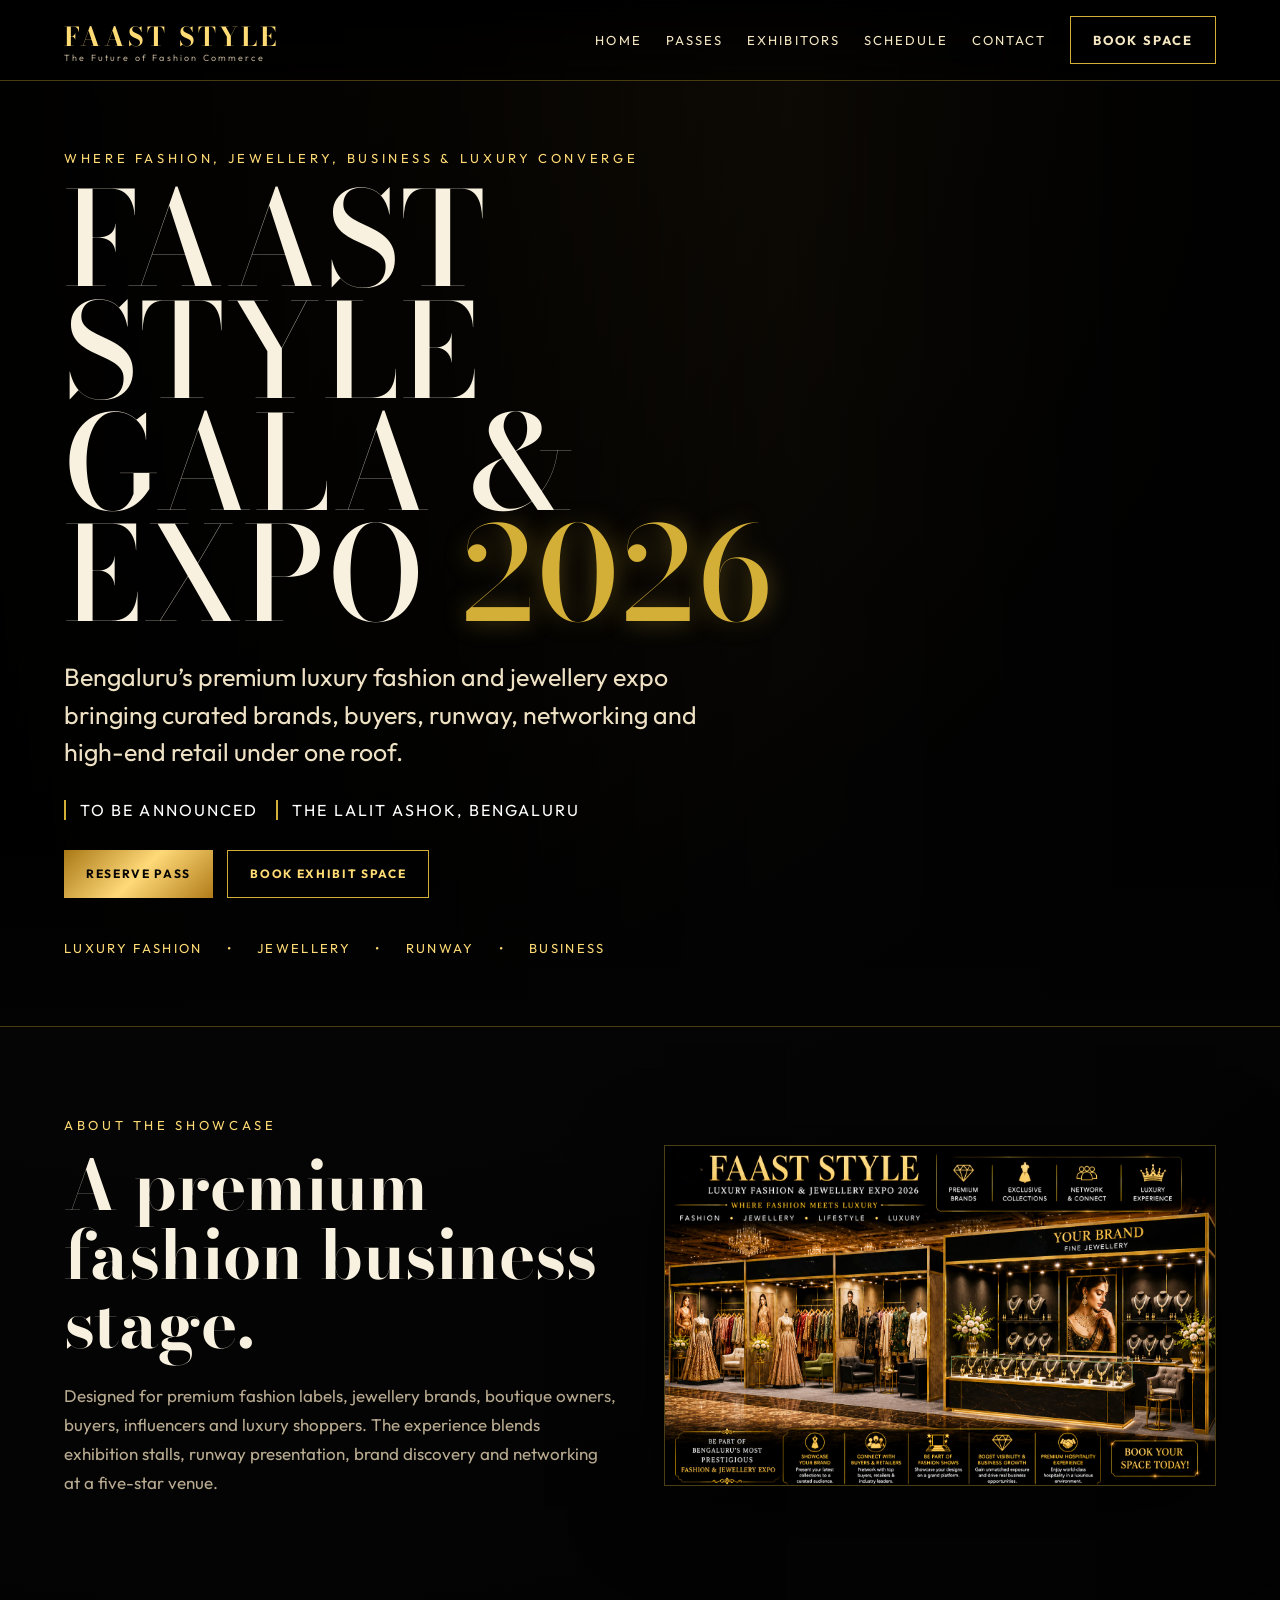
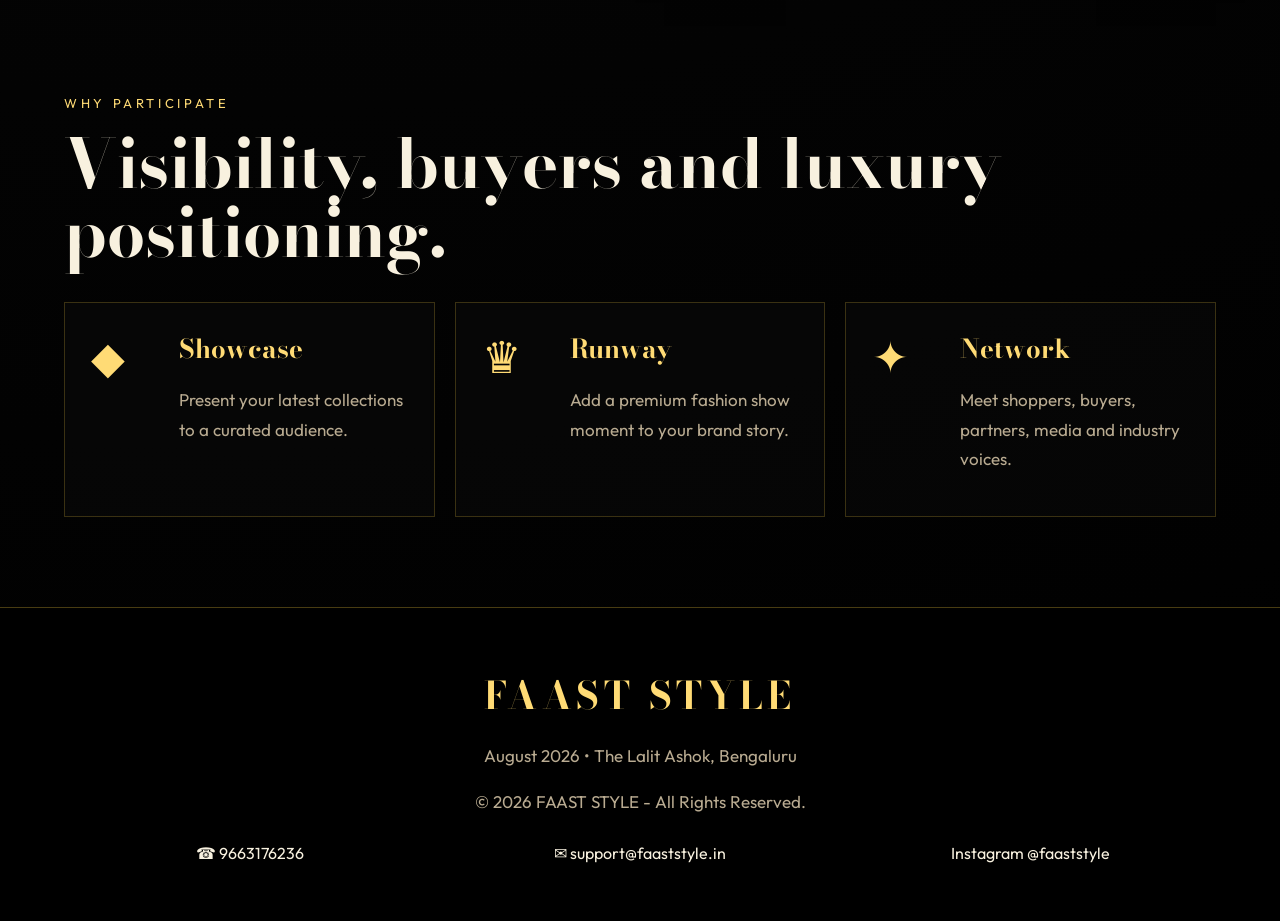
==== commit 4d454c7b: "Update index.html" ====
--- a/index.html
+++ b/index.html
@@ -7,4 +7,4 @@
 a{color:inherit;text-decoration:none}.nav{position:fixed;top:0;left:0;right:0;z-index:50;display:flex;align-items:center;justify-content:space-between;padding:16px 5vw;background:linear-gradient(180deg,rgba(0,0,0,.9),rgba(0,0,0,.48));backdrop-filter:blur(18px);border-bottom:1px solid var(--line)}.brand{font-family:'Bodoni Moda',serif;font-size:26px;letter-spacing:.12em;color:var(--gold2);font-weight:700}.brand span{display:block;font-family:Outfit;font-size:9px;letter-spacing:.24em;color:var(--muted);font-weight:400;margin-top:-4px}.menu{display:flex;gap:24px;align-items:center}.menu a{font-size:13px;text-transform:uppercase;letter-spacing:.16em;color:#f4e7c2}.menu a:hover{color:var(--gold2)}.hamb{display:none;background:none;border:1px solid var(--line);color:var(--gold2);padding:10px 12px;font-size:22px}.btn{display:inline-flex;align-items:center;justify-content:center;gap:10px;border:1px solid var(--gold);padding:14px 22px;text-transform:uppercase;letter-spacing:.14em;font-size:12px;font-weight:700;background:rgba(0,0,0,.34);color:var(--gold2);min-height:48px}.btn.gold{background:linear-gradient(135deg,#a97816,#ffd978,#b17c19);color:#070503;border:0}.btn:hover{filter:brightness(1.14);transform:translateY(-1px)}
 .hero{min-height:100vh;padding:150px 5vw 70px;position:relative;display:flex;align-items:center;background-image:linear-gradient(90deg,rgba(0,0,0,.96) 0%,rgba(0,0,0,.82) 34%,rgba(0,0,0,.36) 62%,rgba(0,0,0,.88) 100%),url('hero.png');background-size:cover;background-position:center top;border-bottom:1px solid var(--line)}.hero:after{content:'';position:absolute;inset:auto 0 0;height:180px;background:linear-gradient(transparent,#030303)}.hero-content{max-width:760px;position:relative;z-index:2}.eyebrow{color:var(--gold2);letter-spacing:.28em;text-transform:uppercase;font-size:13px;margin:0 0 18px}.h1{font-family:'Bodoni Moda',serif;font-size:clamp(54px,11vw,130px);line-height:.86;margin:0;text-transform:uppercase;font-weight:500;letter-spacing:.02em}.h1 .goldtext,.goldtext{color:var(--gold);text-shadow:0 0 25px rgba(212,175,55,.35)}.lead{font-size:clamp(18px,3.5vw,25px);line-height:1.5;color:#eee1c4;max-width:680px;margin:28px 0}.meta{display:flex;gap:18px;flex-wrap:wrap;margin:28px 0;color:#fff;text-transform:uppercase;letter-spacing:.13em}.chip{border-left:2px solid var(--gold);padding-left:14px}.cta{display:flex;gap:14px;flex-wrap:wrap;margin-top:30px}.strip{display:flex;gap:24px;flex-wrap:wrap;color:var(--gold2);letter-spacing:.18em;text-transform:uppercase;margin-top:42px;font-size:13px}.section{padding:90px 5vw}.wrap{max-width:1180px;margin:0 auto}.split{display:grid;grid-template-columns:1fr 1fr;gap:48px;align-items:center}.title{font-family:'Bodoni Moda',serif;font-size:clamp(36px,6vw,68px);line-height:1.02;margin:0 0 22px}.muted{color:var(--muted);line-height:1.72;font-size:17px}.panel{border:1px solid var(--line);background:linear-gradient(145deg,rgba(255,255,255,.06),rgba(255,255,255,.015));padding:30px;box-shadow:0 20px 70px rgba(0,0,0,.35)}.poster{width:100%;border:1px solid var(--line);box-shadow:0 20px 80px rgba(0,0,0,.75)}.cards{display:grid;grid-template-columns:repeat(3,1fr);gap:20px;margin-top:35px}.card{border:1px solid rgba(212,175,55,.25);background:rgba(8,8,8,.68);padding:26px}.card h3{font-family:'Bodoni Moda',serif;color:var(--gold2);font-size:26px;margin:0 0 12px}.passgrid{grid-template-columns:repeat(5,1fr)}.pass .tag{color:var(--gold);text-transform:uppercase;letter-spacing:.18em;font-size:11px}.pass ul{padding-left:18px;color:var(--muted);line-height:1.8}.feature{display:grid;grid-template-columns:70px 1fr;gap:18px;align-items:start}.icon{font-size:44px;color:var(--gold2)}.timeline{border-left:1px solid var(--line);padding-left:25px}.slot{position:relative;margin:0 0 26px;padding:0 0 24px;border-bottom:1px solid rgba(255,255,255,.08)}.slot:before{content:'';position:absolute;left:-31px;top:5px;width:11px;height:11px;border-radius:50%;background:var(--gold)}.slot b{font-size:18px;color:var(--gold2)}.form{display:grid;gap:16px}.form input,.form select,.form textarea{width:100%;background:rgba(0,0,0,.55);border:1px solid rgba(212,175,55,.38);color:var(--cream);padding:15px;font-family:Outfit;font-size:15px}.form textarea{min-height:120px}.footer{padding:58px 5vw;background:#000;border-top:1px solid var(--line);text-align:center}.footer .brand{font-size:38px}.contactbar{display:grid;grid-template-columns:repeat(3,1fr);gap:18px;margin-top:26px}.mobile-panel{display:none}.overlay{position:fixed;inset:0;background:rgba(0,0,0,.82);z-index:100;display:none;align-items:center;justify-content:center}.modal{width:min(720px,92vw);max-height:90vh;overflow:auto;background:#080706;border:1px solid var(--gold);padding:26px}.close{float:right;background:var(--gold);border:0;padding:8px 12px;font-weight:800}
 @media(max-width:900px){.menu{display:none}.hamb{display:block}.mobile-panel{display:none;position:fixed;top:68px;left:0;right:0;background:#030303;border-bottom:1px solid var(--line);z-index:55;padding:18px 5vw}.mobile-panel a{display:block;padding:14px;color:var(--gold2);text-transform:uppercase;letter-spacing:.17em}.mobile-panel.open{display:block}.hero{padding-top:120px;background-position:center}.split{grid-template-columns:1fr}.cards,.passgrid,.contactbar{grid-template-columns:1fr}.section{padding:64px 5vw}.h1{font-size:58px}.nav{padding:13px 5vw}.brand{font-size:20px}.strip{gap:12px;font-size:11px}.panel{padding:22px}}
-</style></head><body><nav class="nav"><a class="brand" href="index.html">FAAST STYLE<span>The Future of Fashion Commerce</span></a><div class="menu"><a href="index.html">Home</a><a href="passes.html">Passes</a><a href="exhibitors.html">Exhibitors</a><a href="schedule.html">Schedule</a><a href="contact.html">Contact</a><a class="btn" href="exhibitors.html#exhibitor-form">Book Space</a></div><button class="hamb" onclick="document.querySelector('.mobile-panel').classList.toggle('open')">☰</button></nav><div class="mobile-panel"><a href="index.html">Home</a><a href="passes.html">Passes</a><a href="exhibitors.html">Exhibitors</a><a href="schedule.html">Schedule</a><a href="contact.html">Contact</a></div><section class="hero"><div class="hero-content"><p class="eyebrow">Where Fashion, Jewellery, business & luxury converge</p><h1 class="h1">Faast Style Gala & Expo <span class="goldtext">2026</span></h1><p class="lead">Bengaluru’s premium luxury fashion and jewellery expo bringing curated brands, buyers, runway, networking and high-end retail under one roof.</p><div class="meta"><div class="chip">August 2026</div><div class="chip">The Lalit Ashok, Bengaluru</div></div><div class="cta"><a class="btn gold" href="passes.html#pass-form">Reserve Pass</a><a class="btn" href="exhibitors.html#exhibitor-form">Book Exhibit Space</a></div><div class="strip"><span>Luxury Fashion</span><span>•</span><span>Jewellery</span><span>•</span><span>Runway</span><span>•</span><span>Business</span></div></div></section><section class="section"><div class="wrap split"><div><p class="eyebrow">About the showcase</p><h2 class="title">A premium fashion business stage.</h2><p class="muted">Designed for premium fashion labels, jewellery brands, boutique owners, buyers, influencers and luxury shoppers. The experience blends exhibition stalls, runway presentation, brand discovery and networking at a five-star venue.</p></div><img class="poster" src="passes-poster.png" alt="FAAST Style luxury event poster"></div></section><section class="section"><div class="wrap"><p class="eyebrow">Why participate</p><h2 class="title">Visibility, buyers and luxury positioning.</h2><div class="cards"><div class="card feature"><div class="icon">◆</div><div><h3>Showcase</h3><p class="muted">Present your latest collections to a curated audience.</p></div></div><div class="card feature"><div class="icon">♛</div><div><h3>Runway</h3><p class="muted">Add a premium fashion show moment to your brand story.</p></div></div><div class="card feature"><div class="icon">✦</div><div><h3>Network</h3><p class="muted">Meet shoppers, buyers, partners, media and industry voices.</p></div></div></div></div></section><footer class="footer"><div class="brand">FAAST STYLE</div><p class="muted">August 2026 • The Lalit Ashok, Bengaluru</p><p class="muted">© 2026 FAAST STYLE - All Rights Reserved.</p><div class="contactbar wrap"><div>☎ 9663176236</div><div>✉ support@faaststyle.in</div><div><a href="https://www.instagram.com/faaststyle?igsh=MXJjZXJpYmpjeTV3cA==" target="_blank">Instagram @faaststyle</a></div></div></footer><script>function openModal(id){document.getElementById(id).style.display='flex';document.body.classList.add('no-scroll')}function closeModal(id){document.getElementById(id).style.display='none';document.body.classList.remove('no-scroll')}</script></body></html>
+</style></head><body><nav class="nav"><a class="brand" href="index.html">FAAST STYLE<span>The Future of Fashion Commerce</span></a><div class="menu"><a href="index.html">Home</a><a href="passes.html">Passes</a><a href="exhibitors.html">Exhibitors</a><a href="schedule.html">Schedule</a><a href="contact.html">Contact</a><a class="btn" href="exhibitors.html#exhibitor-form">Book Space</a></div><button class="hamb" onclick="document.querySelector('.mobile-panel').classList.toggle('open')">☰</button></nav><div class="mobile-panel"><a href="index.html">Home</a><a href="passes.html">Passes</a><a href="exhibitors.html">Exhibitors</a><a href="schedule.html">Schedule</a><a href="contact.html">Contact</a></div><section class="hero"><div class="hero-content"><p class="eyebrow">Where Fashion, Jewellery, business & luxury converge</p><h1 class="h1">Faast Style Gala & Expo <span class="goldtext">2026</span></h1><p class="lead">Bengaluru’s premium luxury fashion and jewellery expo bringing curated brands, buyers, runway, networking and high-end retail under one roof.</p><div class="meta"><div class="chip">To Be Announced </div><div class="chip">The Lalit Ashok, Bengaluru</div></div><div class="cta"><a class="btn gold" href="passes.html#pass-form">Reserve Pass</a><a class="btn" href="exhibitors.html#exhibitor-form">Book Exhibit Space</a></div><div class="strip"><span>Luxury Fashion</span><span>•</span><span>Jewellery</span><span>•</span><span>Runway</span><span>•</span><span>Business</span></div></div></section><section class="section"><div class="wrap split"><div><p class="eyebrow">About the showcase</p><h2 class="title">A premium fashion business stage.</h2><p class="muted">Designed for premium fashion labels, jewellery brands, boutique owners, buyers, influencers and luxury shoppers. The experience blends exhibition stalls, runway presentation, brand discovery and networking at a five-star venue.</p></div><img class="poster" src="passes-poster.png" alt="FAAST Style luxury event poster"></div></section><section class="section"><div class="wrap"><p class="eyebrow">Why participate</p><h2 class="title">Visibility, buyers and luxury positioning.</h2><div class="cards"><div class="card feature"><div class="icon">◆</div><div><h3>Showcase</h3><p class="muted">Present your latest collections to a curated audience.</p></div></div><div class="card feature"><div class="icon">♛</div><div><h3>Runway</h3><p class="muted">Add a premium fashion show moment to your brand story.</p></div></div><div class="card feature"><div class="icon">✦</div><div><h3>Network</h3><p class="muted">Meet shoppers, buyers, partners, media and industry voices.</p></div></div></div></div></section><footer class="footer"><div class="brand">FAAST STYLE</div><p class="muted">August 2026 • The Lalit Ashok, Bengaluru</p><p class="muted">© 2026 FAAST STYLE - All Rights Reserved.</p><div class="contactbar wrap"><div>☎ 9663176236</div><div>✉ support@faaststyle.in</div><div><a href="https://www.instagram.com/faaststyle?igsh=MXJjZXJpYmpjeTV3cA==" target="_blank">Instagram @faaststyle</a></div></div></footer><script>function openModal(id){document.getElementById(id).style.display='flex';document.body.classList.add('no-scroll')}function closeModal(id){document.getElementById(id).style.display='none';document.body.classList.remove('no-scroll')}</script></body></html>
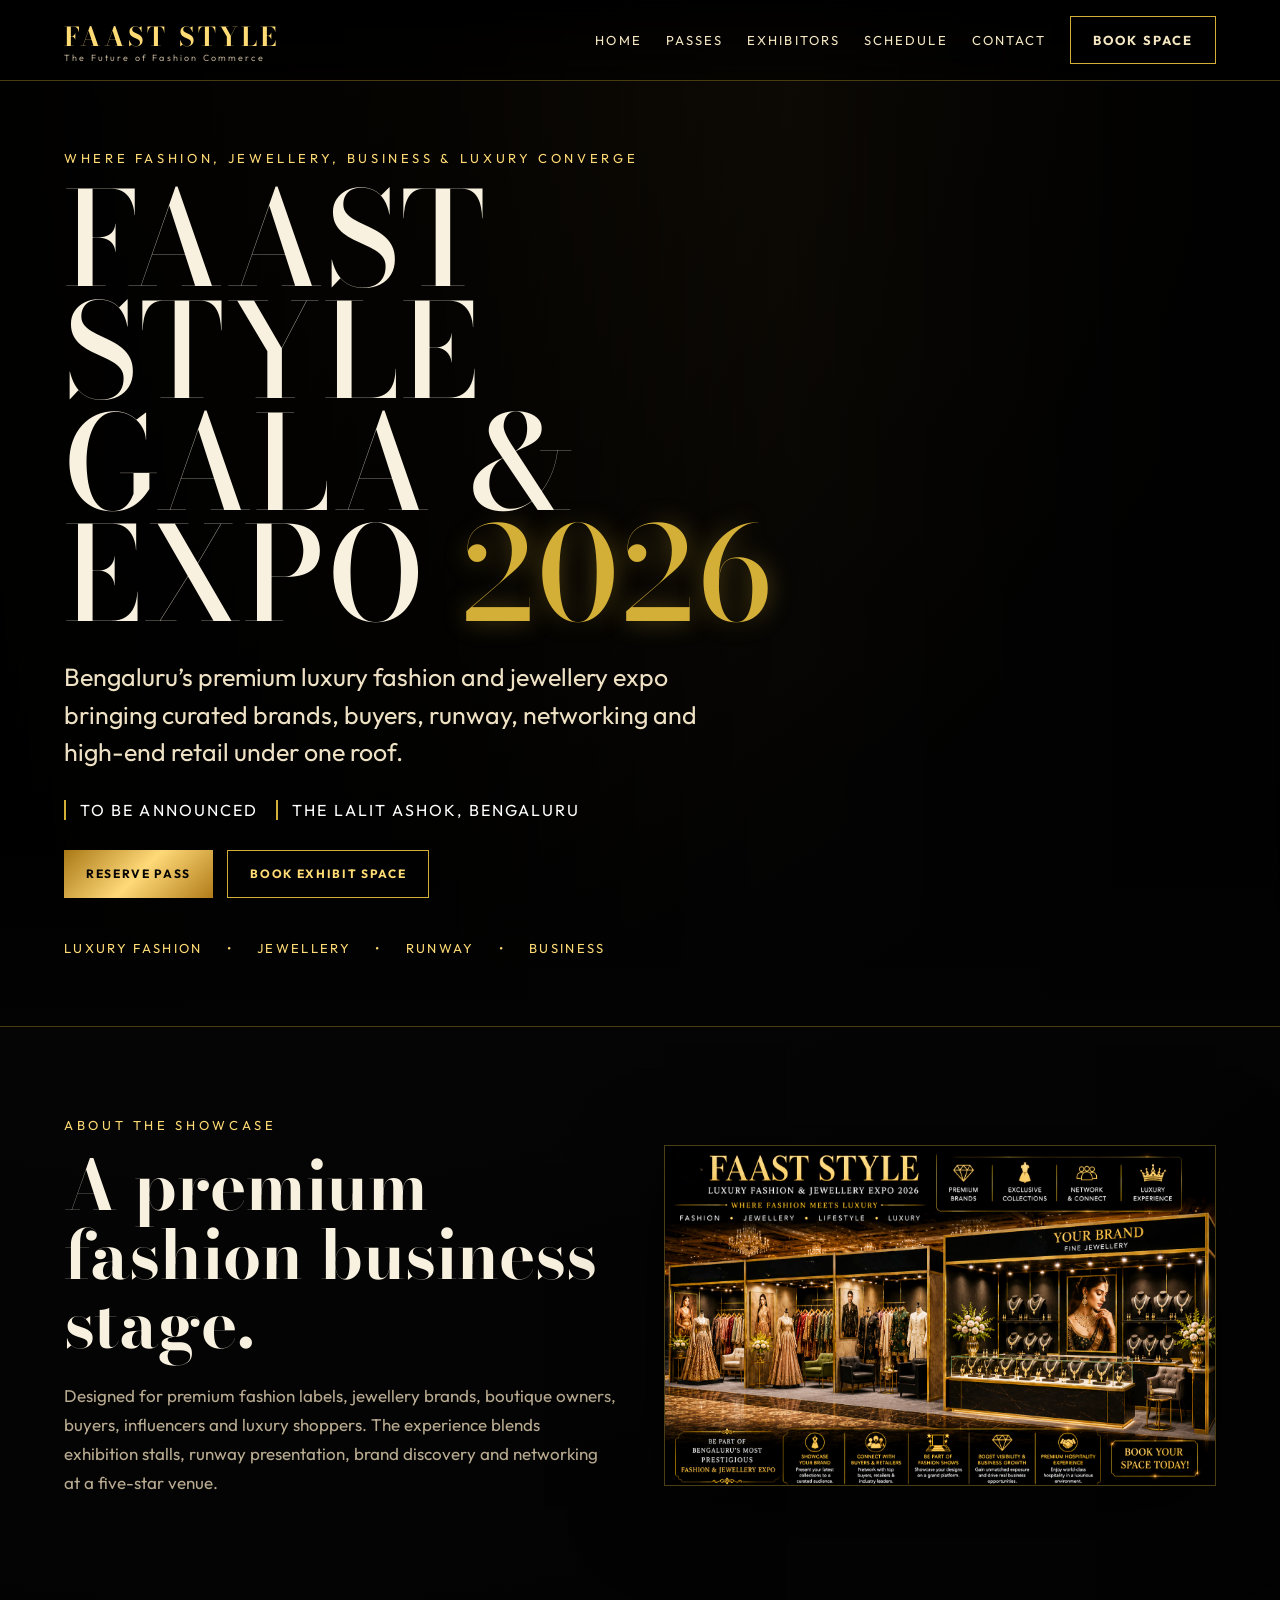
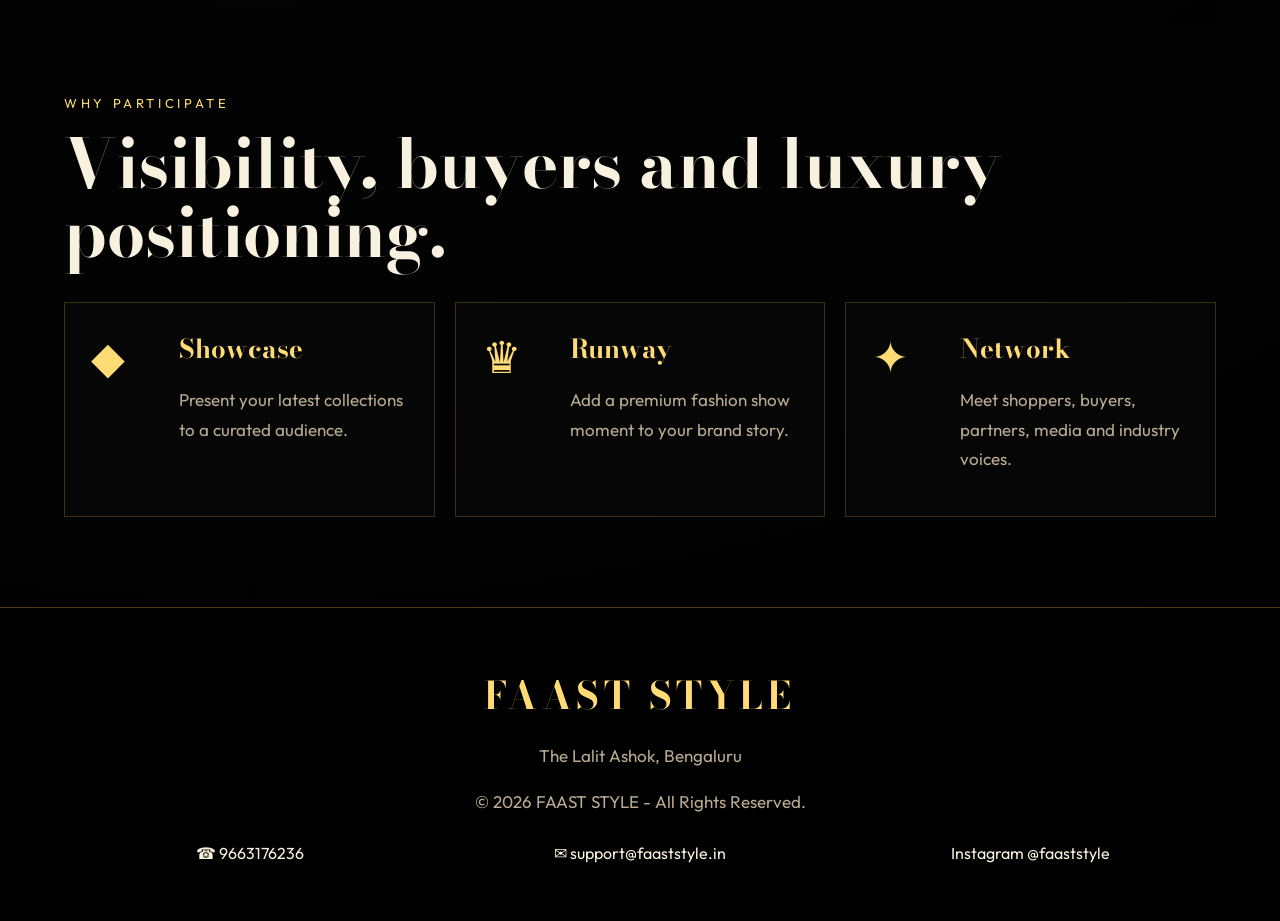
==== commit 48c44fc0: "Update index.html" ====
--- a/index.html
+++ b/index.html
@@ -7,4 +7,4 @@
 a{color:inherit;text-decoration:none}.nav{position:fixed;top:0;left:0;right:0;z-index:50;display:flex;align-items:center;justify-content:space-between;padding:16px 5vw;background:linear-gradient(180deg,rgba(0,0,0,.9),rgba(0,0,0,.48));backdrop-filter:blur(18px);border-bottom:1px solid var(--line)}.brand{font-family:'Bodoni Moda',serif;font-size:26px;letter-spacing:.12em;color:var(--gold2);font-weight:700}.brand span{display:block;font-family:Outfit;font-size:9px;letter-spacing:.24em;color:var(--muted);font-weight:400;margin-top:-4px}.menu{display:flex;gap:24px;align-items:center}.menu a{font-size:13px;text-transform:uppercase;letter-spacing:.16em;color:#f4e7c2}.menu a:hover{color:var(--gold2)}.hamb{display:none;background:none;border:1px solid var(--line);color:var(--gold2);padding:10px 12px;font-size:22px}.btn{display:inline-flex;align-items:center;justify-content:center;gap:10px;border:1px solid var(--gold);padding:14px 22px;text-transform:uppercase;letter-spacing:.14em;font-size:12px;font-weight:700;background:rgba(0,0,0,.34);color:var(--gold2);min-height:48px}.btn.gold{background:linear-gradient(135deg,#a97816,#ffd978,#b17c19);color:#070503;border:0}.btn:hover{filter:brightness(1.14);transform:translateY(-1px)}
 .hero{min-height:100vh;padding:150px 5vw 70px;position:relative;display:flex;align-items:center;background-image:linear-gradient(90deg,rgba(0,0,0,.96) 0%,rgba(0,0,0,.82) 34%,rgba(0,0,0,.36) 62%,rgba(0,0,0,.88) 100%),url('hero.png');background-size:cover;background-position:center top;border-bottom:1px solid var(--line)}.hero:after{content:'';position:absolute;inset:auto 0 0;height:180px;background:linear-gradient(transparent,#030303)}.hero-content{max-width:760px;position:relative;z-index:2}.eyebrow{color:var(--gold2);letter-spacing:.28em;text-transform:uppercase;font-size:13px;margin:0 0 18px}.h1{font-family:'Bodoni Moda',serif;font-size:clamp(54px,11vw,130px);line-height:.86;margin:0;text-transform:uppercase;font-weight:500;letter-spacing:.02em}.h1 .goldtext,.goldtext{color:var(--gold);text-shadow:0 0 25px rgba(212,175,55,.35)}.lead{font-size:clamp(18px,3.5vw,25px);line-height:1.5;color:#eee1c4;max-width:680px;margin:28px 0}.meta{display:flex;gap:18px;flex-wrap:wrap;margin:28px 0;color:#fff;text-transform:uppercase;letter-spacing:.13em}.chip{border-left:2px solid var(--gold);padding-left:14px}.cta{display:flex;gap:14px;flex-wrap:wrap;margin-top:30px}.strip{display:flex;gap:24px;flex-wrap:wrap;color:var(--gold2);letter-spacing:.18em;text-transform:uppercase;margin-top:42px;font-size:13px}.section{padding:90px 5vw}.wrap{max-width:1180px;margin:0 auto}.split{display:grid;grid-template-columns:1fr 1fr;gap:48px;align-items:center}.title{font-family:'Bodoni Moda',serif;font-size:clamp(36px,6vw,68px);line-height:1.02;margin:0 0 22px}.muted{color:var(--muted);line-height:1.72;font-size:17px}.panel{border:1px solid var(--line);background:linear-gradient(145deg,rgba(255,255,255,.06),rgba(255,255,255,.015));padding:30px;box-shadow:0 20px 70px rgba(0,0,0,.35)}.poster{width:100%;border:1px solid var(--line);box-shadow:0 20px 80px rgba(0,0,0,.75)}.cards{display:grid;grid-template-columns:repeat(3,1fr);gap:20px;margin-top:35px}.card{border:1px solid rgba(212,175,55,.25);background:rgba(8,8,8,.68);padding:26px}.card h3{font-family:'Bodoni Moda',serif;color:var(--gold2);font-size:26px;margin:0 0 12px}.passgrid{grid-template-columns:repeat(5,1fr)}.pass .tag{color:var(--gold);text-transform:uppercase;letter-spacing:.18em;font-size:11px}.pass ul{padding-left:18px;color:var(--muted);line-height:1.8}.feature{display:grid;grid-template-columns:70px 1fr;gap:18px;align-items:start}.icon{font-size:44px;color:var(--gold2)}.timeline{border-left:1px solid var(--line);padding-left:25px}.slot{position:relative;margin:0 0 26px;padding:0 0 24px;border-bottom:1px solid rgba(255,255,255,.08)}.slot:before{content:'';position:absolute;left:-31px;top:5px;width:11px;height:11px;border-radius:50%;background:var(--gold)}.slot b{font-size:18px;color:var(--gold2)}.form{display:grid;gap:16px}.form input,.form select,.form textarea{width:100%;background:rgba(0,0,0,.55);border:1px solid rgba(212,175,55,.38);color:var(--cream);padding:15px;font-family:Outfit;font-size:15px}.form textarea{min-height:120px}.footer{padding:58px 5vw;background:#000;border-top:1px solid var(--line);text-align:center}.footer .brand{font-size:38px}.contactbar{display:grid;grid-template-columns:repeat(3,1fr);gap:18px;margin-top:26px}.mobile-panel{display:none}.overlay{position:fixed;inset:0;background:rgba(0,0,0,.82);z-index:100;display:none;align-items:center;justify-content:center}.modal{width:min(720px,92vw);max-height:90vh;overflow:auto;background:#080706;border:1px solid var(--gold);padding:26px}.close{float:right;background:var(--gold);border:0;padding:8px 12px;font-weight:800}
 @media(max-width:900px){.menu{display:none}.hamb{display:block}.mobile-panel{display:none;position:fixed;top:68px;left:0;right:0;background:#030303;border-bottom:1px solid var(--line);z-index:55;padding:18px 5vw}.mobile-panel a{display:block;padding:14px;color:var(--gold2);text-transform:uppercase;letter-spacing:.17em}.mobile-panel.open{display:block}.hero{padding-top:120px;background-position:center}.split{grid-template-columns:1fr}.cards,.passgrid,.contactbar{grid-template-columns:1fr}.section{padding:64px 5vw}.h1{font-size:58px}.nav{padding:13px 5vw}.brand{font-size:20px}.strip{gap:12px;font-size:11px}.panel{padding:22px}}
-</style></head><body><nav class="nav"><a class="brand" href="index.html">FAAST STYLE<span>The Future of Fashion Commerce</span></a><div class="menu"><a href="index.html">Home</a><a href="passes.html">Passes</a><a href="exhibitors.html">Exhibitors</a><a href="schedule.html">Schedule</a><a href="contact.html">Contact</a><a class="btn" href="exhibitors.html#exhibitor-form">Book Space</a></div><button class="hamb" onclick="document.querySelector('.mobile-panel').classList.toggle('open')">☰</button></nav><div class="mobile-panel"><a href="index.html">Home</a><a href="passes.html">Passes</a><a href="exhibitors.html">Exhibitors</a><a href="schedule.html">Schedule</a><a href="contact.html">Contact</a></div><section class="hero"><div class="hero-content"><p class="eyebrow">Where Fashion, Jewellery, business & luxury converge</p><h1 class="h1">Faast Style Gala & Expo <span class="goldtext">2026</span></h1><p class="lead">Bengaluru’s premium luxury fashion and jewellery expo bringing curated brands, buyers, runway, networking and high-end retail under one roof.</p><div class="meta"><div class="chip">To Be Announced </div><div class="chip">The Lalit Ashok, Bengaluru</div></div><div class="cta"><a class="btn gold" href="passes.html#pass-form">Reserve Pass</a><a class="btn" href="exhibitors.html#exhibitor-form">Book Exhibit Space</a></div><div class="strip"><span>Luxury Fashion</span><span>•</span><span>Jewellery</span><span>•</span><span>Runway</span><span>•</span><span>Business</span></div></div></section><section class="section"><div class="wrap split"><div><p class="eyebrow">About the showcase</p><h2 class="title">A premium fashion business stage.</h2><p class="muted">Designed for premium fashion labels, jewellery brands, boutique owners, buyers, influencers and luxury shoppers. The experience blends exhibition stalls, runway presentation, brand discovery and networking at a five-star venue.</p></div><img class="poster" src="passes-poster.png" alt="FAAST Style luxury event poster"></div></section><section class="section"><div class="wrap"><p class="eyebrow">Why participate</p><h2 class="title">Visibility, buyers and luxury positioning.</h2><div class="cards"><div class="card feature"><div class="icon">◆</div><div><h3>Showcase</h3><p class="muted">Present your latest collections to a curated audience.</p></div></div><div class="card feature"><div class="icon">♛</div><div><h3>Runway</h3><p class="muted">Add a premium fashion show moment to your brand story.</p></div></div><div class="card feature"><div class="icon">✦</div><div><h3>Network</h3><p class="muted">Meet shoppers, buyers, partners, media and industry voices.</p></div></div></div></div></section><footer class="footer"><div class="brand">FAAST STYLE</div><p class="muted">August 2026 • The Lalit Ashok, Bengaluru</p><p class="muted">© 2026 FAAST STYLE - All Rights Reserved.</p><div class="contactbar wrap"><div>☎ 9663176236</div><div>✉ support@faaststyle.in</div><div><a href="https://www.instagram.com/faaststyle?igsh=MXJjZXJpYmpjeTV3cA==" target="_blank">Instagram @faaststyle</a></div></div></footer><script>function openModal(id){document.getElementById(id).style.display='flex';document.body.classList.add('no-scroll')}function closeModal(id){document.getElementById(id).style.display='none';document.body.classList.remove('no-scroll')}</script></body></html>
+</style></head><body><nav class="nav"><a class="brand" href="index.html">FAAST STYLE<span>The Future of Fashion Commerce</span></a><div class="menu"><a href="index.html">Home</a><a href="passes.html">Passes</a><a href="exhibitors.html">Exhibitors</a><a href="schedule.html">Schedule</a><a href="contact.html">Contact</a><a class="btn" href="exhibitors.html#exhibitor-form">Book Space</a></div><button class="hamb" onclick="document.querySelector('.mobile-panel').classList.toggle('open')">☰</button></nav><div class="mobile-panel"><a href="index.html">Home</a><a href="passes.html">Passes</a><a href="exhibitors.html">Exhibitors</a><a href="schedule.html">Schedule</a><a href="contact.html">Contact</a></div><section class="hero"><div class="hero-content"><p class="eyebrow">Where Fashion, Jewellery, business & luxury converge</p><h1 class="h1">Faast Style Gala & Expo <span class="goldtext">2026</span></h1><p class="lead">Bengaluru’s premium luxury fashion and jewellery expo bringing curated brands, buyers, runway, networking and high-end retail under one roof.</p><div class="meta"><div class="chip">To Be Announced </div><div class="chip">The Lalit Ashok, Bengaluru</div></div><div class="cta"><a class="btn gold" href="passes.html#pass-form">Reserve Pass</a><a class="btn" href="exhibitors.html#exhibitor-form">Book Exhibit Space</a></div><div class="strip"><span>Luxury Fashion</span><span>•</span><span>Jewellery</span><span>•</span><span>Runway</span><span>•</span><span>Business</span></div></div></section><section class="section"><div class="wrap split"><div><p class="eyebrow">About the showcase</p><h2 class="title">A premium fashion business stage.</h2><p class="muted">Designed for premium fashion labels, jewellery brands, boutique owners, buyers, influencers and luxury shoppers. The experience blends exhibition stalls, runway presentation, brand discovery and networking at a five-star venue.</p></div><img class="poster" src="passes-poster.png" alt="FAAST Style luxury event poster"></div></section><section class="section"><div class="wrap"><p class="eyebrow">Why participate</p><h2 class="title">Visibility, buyers and luxury positioning.</h2><div class="cards"><div class="card feature"><div class="icon">◆</div><div><h3>Showcase</h3><p class="muted">Present your latest collections to a curated audience.</p></div></div><div class="card feature"><div class="icon">♛</div><div><h3>Runway</h3><p class="muted">Add a premium fashion show moment to your brand story.</p></div></div><div class="card feature"><div class="icon">✦</div><div><h3>Network</h3><p class="muted">Meet shoppers, buyers, partners, media and industry voices.</p></div></div></div></div></section><footer class="footer"><div class="brand">FAAST STYLE</div><p class="muted"> The Lalit Ashok, Bengaluru</p><p class="muted">© 2026 FAAST STYLE - All Rights Reserved.</p><div class="contactbar wrap"><div>☎ 9663176236</div><div>✉ support@faaststyle.in</div><div><a href="https://www.instagram.com/faaststyle?igsh=MXJjZXJpYmpjeTV3cA==" target="_blank">Instagram @faaststyle</a></div></div></footer><script>function openModal(id){document.getElementById(id).style.display='flex';document.body.classList.add('no-scroll')}function closeModal(id){document.getElementById(id).style.display='none';document.body.classList.remove('no-scroll')}</script></body></html>
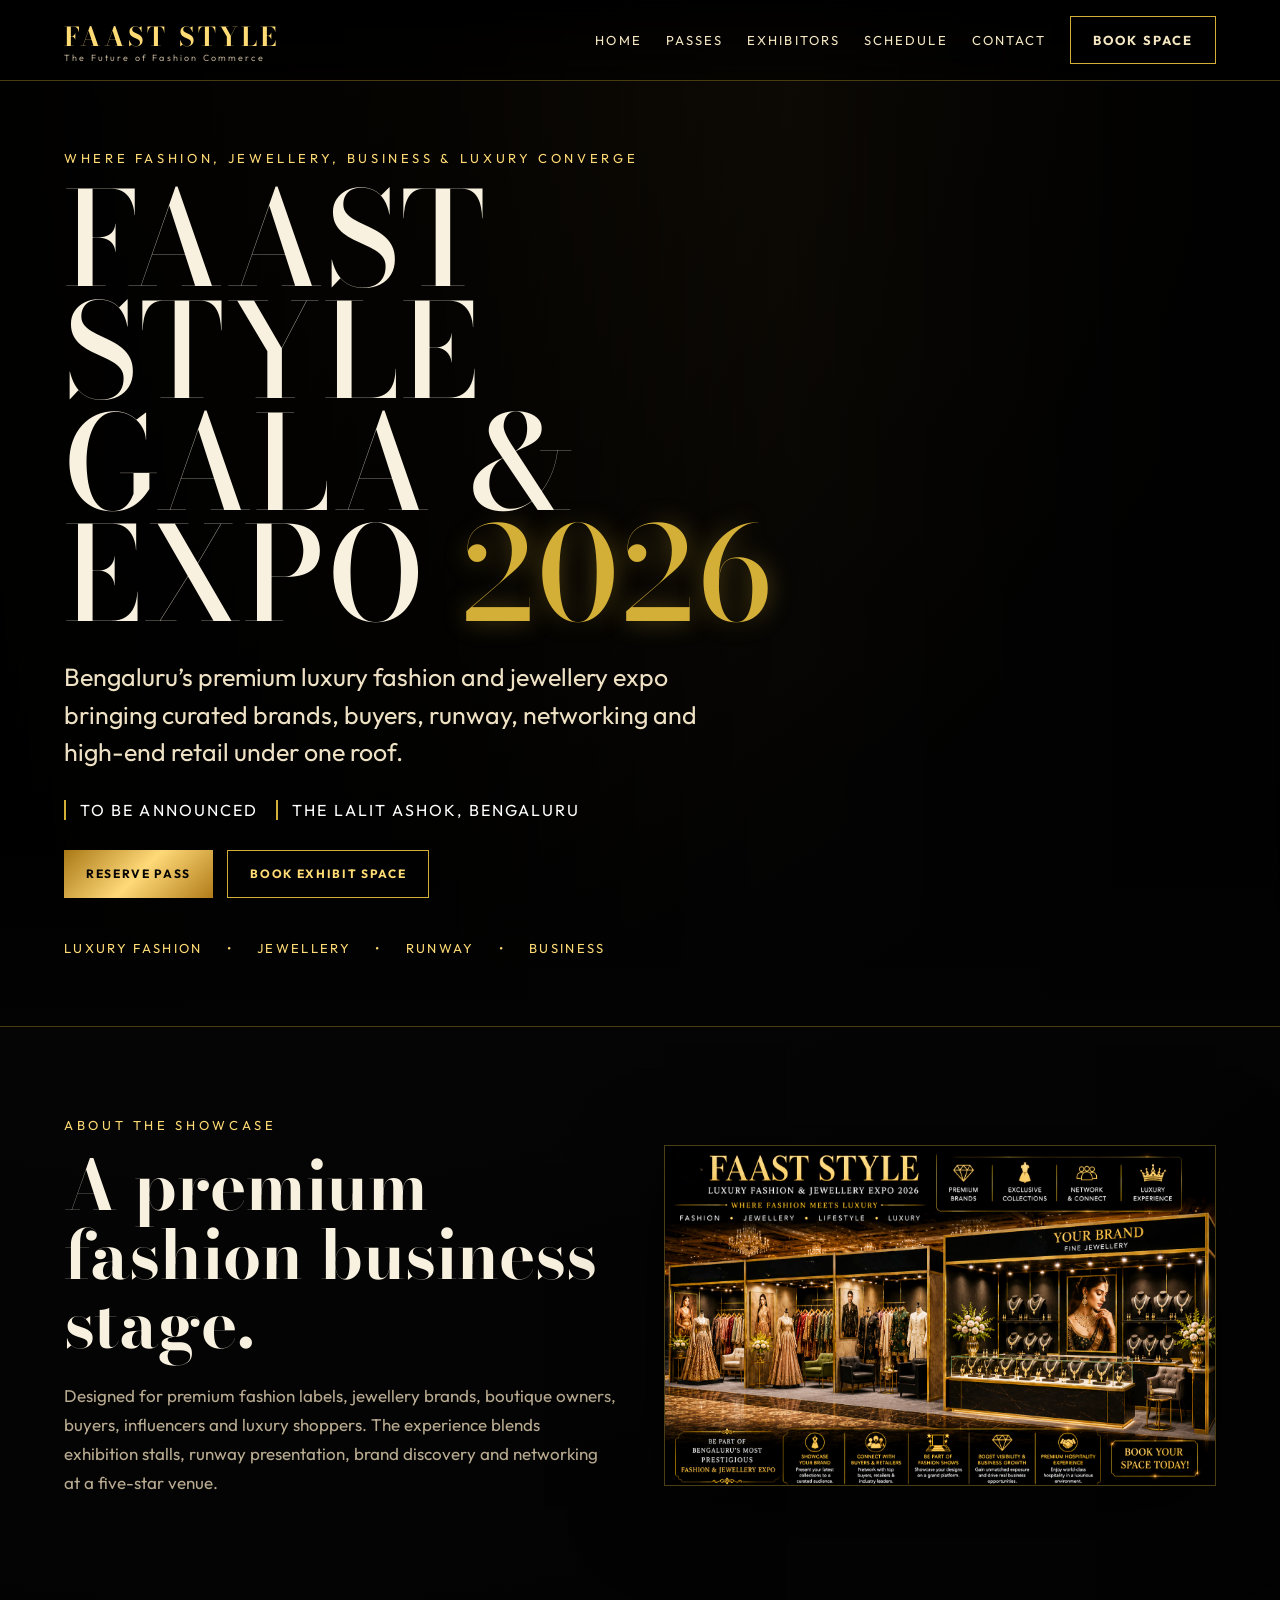
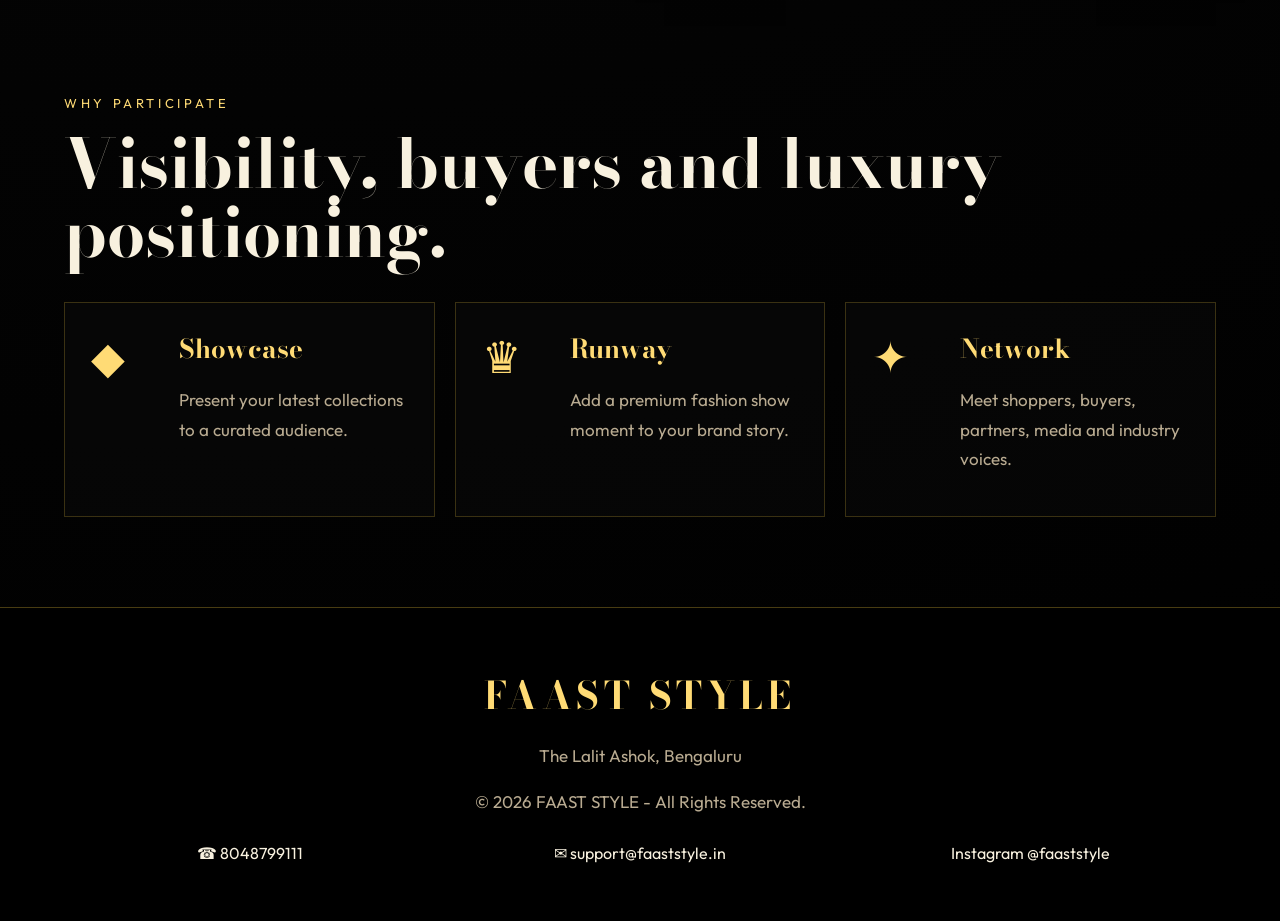
==== commit 84b2a95e: "Update index.html" ====
--- a/index.html
+++ b/index.html
@@ -7,4 +7,4 @@
 a{color:inherit;text-decoration:none}.nav{position:fixed;top:0;left:0;right:0;z-index:50;display:flex;align-items:center;justify-content:space-between;padding:16px 5vw;background:linear-gradient(180deg,rgba(0,0,0,.9),rgba(0,0,0,.48));backdrop-filter:blur(18px);border-bottom:1px solid var(--line)}.brand{font-family:'Bodoni Moda',serif;font-size:26px;letter-spacing:.12em;color:var(--gold2);font-weight:700}.brand span{display:block;font-family:Outfit;font-size:9px;letter-spacing:.24em;color:var(--muted);font-weight:400;margin-top:-4px}.menu{display:flex;gap:24px;align-items:center}.menu a{font-size:13px;text-transform:uppercase;letter-spacing:.16em;color:#f4e7c2}.menu a:hover{color:var(--gold2)}.hamb{display:none;background:none;border:1px solid var(--line);color:var(--gold2);padding:10px 12px;font-size:22px}.btn{display:inline-flex;align-items:center;justify-content:center;gap:10px;border:1px solid var(--gold);padding:14px 22px;text-transform:uppercase;letter-spacing:.14em;font-size:12px;font-weight:700;background:rgba(0,0,0,.34);color:var(--gold2);min-height:48px}.btn.gold{background:linear-gradient(135deg,#a97816,#ffd978,#b17c19);color:#070503;border:0}.btn:hover{filter:brightness(1.14);transform:translateY(-1px)}
 .hero{min-height:100vh;padding:150px 5vw 70px;position:relative;display:flex;align-items:center;background-image:linear-gradient(90deg,rgba(0,0,0,.96) 0%,rgba(0,0,0,.82) 34%,rgba(0,0,0,.36) 62%,rgba(0,0,0,.88) 100%),url('hero.png');background-size:cover;background-position:center top;border-bottom:1px solid var(--line)}.hero:after{content:'';position:absolute;inset:auto 0 0;height:180px;background:linear-gradient(transparent,#030303)}.hero-content{max-width:760px;position:relative;z-index:2}.eyebrow{color:var(--gold2);letter-spacing:.28em;text-transform:uppercase;font-size:13px;margin:0 0 18px}.h1{font-family:'Bodoni Moda',serif;font-size:clamp(54px,11vw,130px);line-height:.86;margin:0;text-transform:uppercase;font-weight:500;letter-spacing:.02em}.h1 .goldtext,.goldtext{color:var(--gold);text-shadow:0 0 25px rgba(212,175,55,.35)}.lead{font-size:clamp(18px,3.5vw,25px);line-height:1.5;color:#eee1c4;max-width:680px;margin:28px 0}.meta{display:flex;gap:18px;flex-wrap:wrap;margin:28px 0;color:#fff;text-transform:uppercase;letter-spacing:.13em}.chip{border-left:2px solid var(--gold);padding-left:14px}.cta{display:flex;gap:14px;flex-wrap:wrap;margin-top:30px}.strip{display:flex;gap:24px;flex-wrap:wrap;color:var(--gold2);letter-spacing:.18em;text-transform:uppercase;margin-top:42px;font-size:13px}.section{padding:90px 5vw}.wrap{max-width:1180px;margin:0 auto}.split{display:grid;grid-template-columns:1fr 1fr;gap:48px;align-items:center}.title{font-family:'Bodoni Moda',serif;font-size:clamp(36px,6vw,68px);line-height:1.02;margin:0 0 22px}.muted{color:var(--muted);line-height:1.72;font-size:17px}.panel{border:1px solid var(--line);background:linear-gradient(145deg,rgba(255,255,255,.06),rgba(255,255,255,.015));padding:30px;box-shadow:0 20px 70px rgba(0,0,0,.35)}.poster{width:100%;border:1px solid var(--line);box-shadow:0 20px 80px rgba(0,0,0,.75)}.cards{display:grid;grid-template-columns:repeat(3,1fr);gap:20px;margin-top:35px}.card{border:1px solid rgba(212,175,55,.25);background:rgba(8,8,8,.68);padding:26px}.card h3{font-family:'Bodoni Moda',serif;color:var(--gold2);font-size:26px;margin:0 0 12px}.passgrid{grid-template-columns:repeat(5,1fr)}.pass .tag{color:var(--gold);text-transform:uppercase;letter-spacing:.18em;font-size:11px}.pass ul{padding-left:18px;color:var(--muted);line-height:1.8}.feature{display:grid;grid-template-columns:70px 1fr;gap:18px;align-items:start}.icon{font-size:44px;color:var(--gold2)}.timeline{border-left:1px solid var(--line);padding-left:25px}.slot{position:relative;margin:0 0 26px;padding:0 0 24px;border-bottom:1px solid rgba(255,255,255,.08)}.slot:before{content:'';position:absolute;left:-31px;top:5px;width:11px;height:11px;border-radius:50%;background:var(--gold)}.slot b{font-size:18px;color:var(--gold2)}.form{display:grid;gap:16px}.form input,.form select,.form textarea{width:100%;background:rgba(0,0,0,.55);border:1px solid rgba(212,175,55,.38);color:var(--cream);padding:15px;font-family:Outfit;font-size:15px}.form textarea{min-height:120px}.footer{padding:58px 5vw;background:#000;border-top:1px solid var(--line);text-align:center}.footer .brand{font-size:38px}.contactbar{display:grid;grid-template-columns:repeat(3,1fr);gap:18px;margin-top:26px}.mobile-panel{display:none}.overlay{position:fixed;inset:0;background:rgba(0,0,0,.82);z-index:100;display:none;align-items:center;justify-content:center}.modal{width:min(720px,92vw);max-height:90vh;overflow:auto;background:#080706;border:1px solid var(--gold);padding:26px}.close{float:right;background:var(--gold);border:0;padding:8px 12px;font-weight:800}
 @media(max-width:900px){.menu{display:none}.hamb{display:block}.mobile-panel{display:none;position:fixed;top:68px;left:0;right:0;background:#030303;border-bottom:1px solid var(--line);z-index:55;padding:18px 5vw}.mobile-panel a{display:block;padding:14px;color:var(--gold2);text-transform:uppercase;letter-spacing:.17em}.mobile-panel.open{display:block}.hero{padding-top:120px;background-position:center}.split{grid-template-columns:1fr}.cards,.passgrid,.contactbar{grid-template-columns:1fr}.section{padding:64px 5vw}.h1{font-size:58px}.nav{padding:13px 5vw}.brand{font-size:20px}.strip{gap:12px;font-size:11px}.panel{padding:22px}}
-</style></head><body><nav class="nav"><a class="brand" href="index.html">FAAST STYLE<span>The Future of Fashion Commerce</span></a><div class="menu"><a href="index.html">Home</a><a href="passes.html">Passes</a><a href="exhibitors.html">Exhibitors</a><a href="schedule.html">Schedule</a><a href="contact.html">Contact</a><a class="btn" href="exhibitors.html#exhibitor-form">Book Space</a></div><button class="hamb" onclick="document.querySelector('.mobile-panel').classList.toggle('open')">☰</button></nav><div class="mobile-panel"><a href="index.html">Home</a><a href="passes.html">Passes</a><a href="exhibitors.html">Exhibitors</a><a href="schedule.html">Schedule</a><a href="contact.html">Contact</a></div><section class="hero"><div class="hero-content"><p class="eyebrow">Where Fashion, Jewellery, business & luxury converge</p><h1 class="h1">Faast Style Gala & Expo <span class="goldtext">2026</span></h1><p class="lead">Bengaluru’s premium luxury fashion and jewellery expo bringing curated brands, buyers, runway, networking and high-end retail under one roof.</p><div class="meta"><div class="chip">To Be Announced </div><div class="chip">The Lalit Ashok, Bengaluru</div></div><div class="cta"><a class="btn gold" href="passes.html#pass-form">Reserve Pass</a><a class="btn" href="exhibitors.html#exhibitor-form">Book Exhibit Space</a></div><div class="strip"><span>Luxury Fashion</span><span>•</span><span>Jewellery</span><span>•</span><span>Runway</span><span>•</span><span>Business</span></div></div></section><section class="section"><div class="wrap split"><div><p class="eyebrow">About the showcase</p><h2 class="title">A premium fashion business stage.</h2><p class="muted">Designed for premium fashion labels, jewellery brands, boutique owners, buyers, influencers and luxury shoppers. The experience blends exhibition stalls, runway presentation, brand discovery and networking at a five-star venue.</p></div><img class="poster" src="passes-poster.png" alt="FAAST Style luxury event poster"></div></section><section class="section"><div class="wrap"><p class="eyebrow">Why participate</p><h2 class="title">Visibility, buyers and luxury positioning.</h2><div class="cards"><div class="card feature"><div class="icon">◆</div><div><h3>Showcase</h3><p class="muted">Present your latest collections to a curated audience.</p></div></div><div class="card feature"><div class="icon">♛</div><div><h3>Runway</h3><p class="muted">Add a premium fashion show moment to your brand story.</p></div></div><div class="card feature"><div class="icon">✦</div><div><h3>Network</h3><p class="muted">Meet shoppers, buyers, partners, media and industry voices.</p></div></div></div></div></section><footer class="footer"><div class="brand">FAAST STYLE</div><p class="muted"> The Lalit Ashok, Bengaluru</p><p class="muted">© 2026 FAAST STYLE - All Rights Reserved.</p><div class="contactbar wrap"><div>☎ 9663176236</div><div>✉ support@faaststyle.in</div><div><a href="https://www.instagram.com/faaststyle?igsh=MXJjZXJpYmpjeTV3cA==" target="_blank">Instagram @faaststyle</a></div></div></footer><script>function openModal(id){document.getElementById(id).style.display='flex';document.body.classList.add('no-scroll')}function closeModal(id){document.getElementById(id).style.display='none';document.body.classList.remove('no-scroll')}</script></body></html>
+</style></head><body><nav class="nav"><a class="brand" href="index.html">FAAST STYLE<span>The Future of Fashion Commerce</span></a><div class="menu"><a href="index.html">Home</a><a href="passes.html">Passes</a><a href="exhibitors.html">Exhibitors</a><a href="schedule.html">Schedule</a><a href="contact.html">Contact</a><a class="btn" href="exhibitors.html#exhibitor-form">Book Space</a></div><button class="hamb" onclick="document.querySelector('.mobile-panel').classList.toggle('open')">☰</button></nav><div class="mobile-panel"><a href="index.html">Home</a><a href="passes.html">Passes</a><a href="exhibitors.html">Exhibitors</a><a href="schedule.html">Schedule</a><a href="contact.html">Contact</a></div><section class="hero"><div class="hero-content"><p class="eyebrow">Where Fashion, Jewellery, business & luxury converge</p><h1 class="h1">Faast Style Gala & Expo <span class="goldtext">2026</span></h1><p class="lead">Bengaluru’s premium luxury fashion and jewellery expo bringing curated brands, buyers, runway, networking and high-end retail under one roof.</p><div class="meta"><div class="chip">To Be Announced </div><div class="chip">The Lalit Ashok, Bengaluru</div></div><div class="cta"><a class="btn gold" href="passes.html#pass-form">Reserve Pass</a><a class="btn" href="exhibitors.html#exhibitor-form">Book Exhibit Space</a></div><div class="strip"><span>Luxury Fashion</span><span>•</span><span>Jewellery</span><span>•</span><span>Runway</span><span>•</span><span>Business</span></div></div></section><section class="section"><div class="wrap split"><div><p class="eyebrow">About the showcase</p><h2 class="title">A premium fashion business stage.</h2><p class="muted">Designed for premium fashion labels, jewellery brands, boutique owners, buyers, influencers and luxury shoppers. The experience blends exhibition stalls, runway presentation, brand discovery and networking at a five-star venue.</p></div><img class="poster" src="passes-poster.png" alt="FAAST Style luxury event poster"></div></section><section class="section"><div class="wrap"><p class="eyebrow">Why participate</p><h2 class="title">Visibility, buyers and luxury positioning.</h2><div class="cards"><div class="card feature"><div class="icon">◆</div><div><h3>Showcase</h3><p class="muted">Present your latest collections to a curated audience.</p></div></div><div class="card feature"><div class="icon">♛</div><div><h3>Runway</h3><p class="muted">Add a premium fashion show moment to your brand story.</p></div></div><div class="card feature"><div class="icon">✦</div><div><h3>Network</h3><p class="muted">Meet shoppers, buyers, partners, media and industry voices.</p></div></div></div></div></section><footer class="footer"><div class="brand">FAAST STYLE</div><p class="muted"> The Lalit Ashok, Bengaluru</p><p class="muted">© 2026 FAAST STYLE - All Rights Reserved.</p><div class="contactbar wrap"><div>☎ 8048799111</div><div>✉ support@faaststyle.in</div><div><a href="https://www.instagram.com/faaststyle?igsh=MXJjZXJpYmpjeTV3cA==" target="_blank">Instagram @faaststyle</a></div></div></footer><script>function openModal(id){document.getElementById(id).style.display='flex';document.body.classList.add('no-scroll')}function closeModal(id){document.getElementById(id).style.display='none';document.body.classList.remove('no-scroll')}</script></body></html>
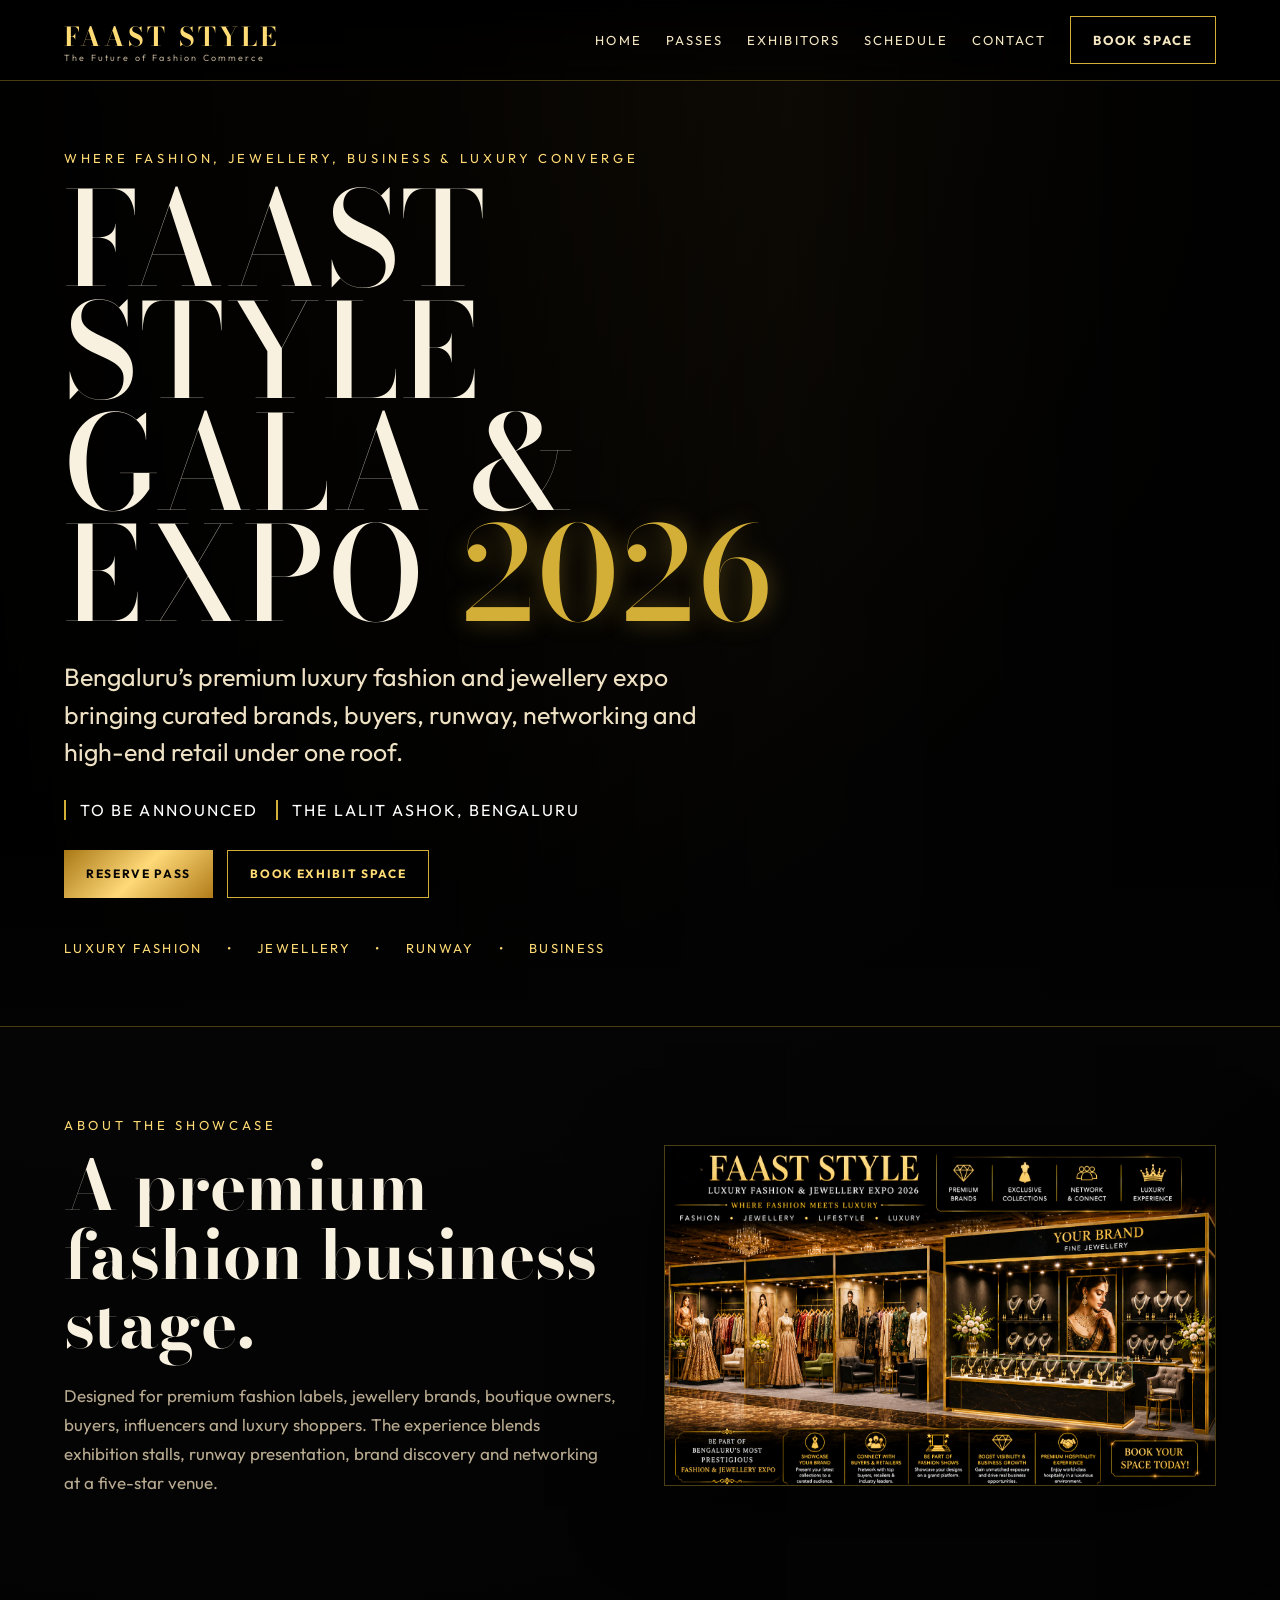
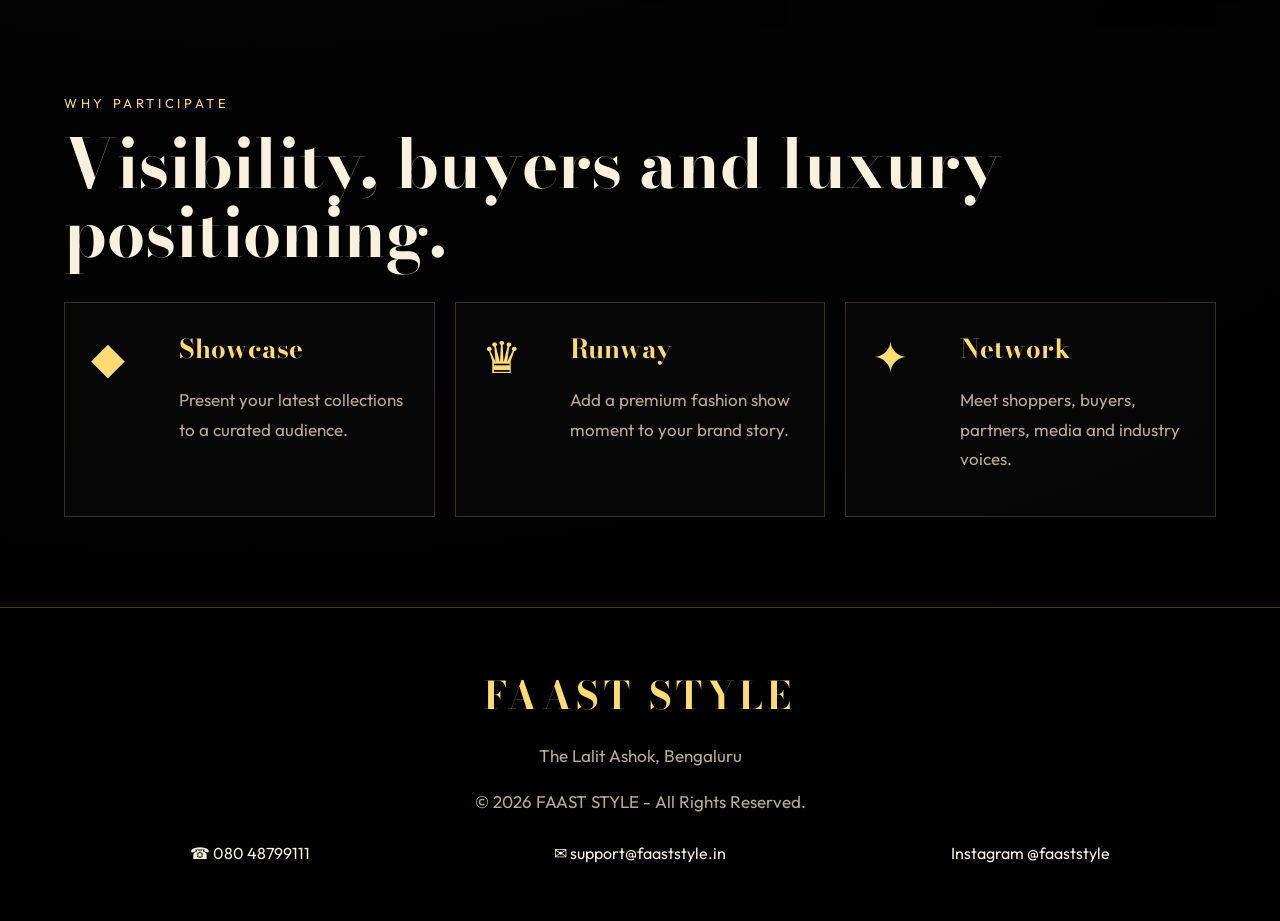
==== commit 259ba56d: "Update index.html" ====
--- a/index.html
+++ b/index.html
@@ -7,4 +7,4 @@
 a{color:inherit;text-decoration:none}.nav{position:fixed;top:0;left:0;right:0;z-index:50;display:flex;align-items:center;justify-content:space-between;padding:16px 5vw;background:linear-gradient(180deg,rgba(0,0,0,.9),rgba(0,0,0,.48));backdrop-filter:blur(18px);border-bottom:1px solid var(--line)}.brand{font-family:'Bodoni Moda',serif;font-size:26px;letter-spacing:.12em;color:var(--gold2);font-weight:700}.brand span{display:block;font-family:Outfit;font-size:9px;letter-spacing:.24em;color:var(--muted);font-weight:400;margin-top:-4px}.menu{display:flex;gap:24px;align-items:center}.menu a{font-size:13px;text-transform:uppercase;letter-spacing:.16em;color:#f4e7c2}.menu a:hover{color:var(--gold2)}.hamb{display:none;background:none;border:1px solid var(--line);color:var(--gold2);padding:10px 12px;font-size:22px}.btn{display:inline-flex;align-items:center;justify-content:center;gap:10px;border:1px solid var(--gold);padding:14px 22px;text-transform:uppercase;letter-spacing:.14em;font-size:12px;font-weight:700;background:rgba(0,0,0,.34);color:var(--gold2);min-height:48px}.btn.gold{background:linear-gradient(135deg,#a97816,#ffd978,#b17c19);color:#070503;border:0}.btn:hover{filter:brightness(1.14);transform:translateY(-1px)}
 .hero{min-height:100vh;padding:150px 5vw 70px;position:relative;display:flex;align-items:center;background-image:linear-gradient(90deg,rgba(0,0,0,.96) 0%,rgba(0,0,0,.82) 34%,rgba(0,0,0,.36) 62%,rgba(0,0,0,.88) 100%),url('hero.png');background-size:cover;background-position:center top;border-bottom:1px solid var(--line)}.hero:after{content:'';position:absolute;inset:auto 0 0;height:180px;background:linear-gradient(transparent,#030303)}.hero-content{max-width:760px;position:relative;z-index:2}.eyebrow{color:var(--gold2);letter-spacing:.28em;text-transform:uppercase;font-size:13px;margin:0 0 18px}.h1{font-family:'Bodoni Moda',serif;font-size:clamp(54px,11vw,130px);line-height:.86;margin:0;text-transform:uppercase;font-weight:500;letter-spacing:.02em}.h1 .goldtext,.goldtext{color:var(--gold);text-shadow:0 0 25px rgba(212,175,55,.35)}.lead{font-size:clamp(18px,3.5vw,25px);line-height:1.5;color:#eee1c4;max-width:680px;margin:28px 0}.meta{display:flex;gap:18px;flex-wrap:wrap;margin:28px 0;color:#fff;text-transform:uppercase;letter-spacing:.13em}.chip{border-left:2px solid var(--gold);padding-left:14px}.cta{display:flex;gap:14px;flex-wrap:wrap;margin-top:30px}.strip{display:flex;gap:24px;flex-wrap:wrap;color:var(--gold2);letter-spacing:.18em;text-transform:uppercase;margin-top:42px;font-size:13px}.section{padding:90px 5vw}.wrap{max-width:1180px;margin:0 auto}.split{display:grid;grid-template-columns:1fr 1fr;gap:48px;align-items:center}.title{font-family:'Bodoni Moda',serif;font-size:clamp(36px,6vw,68px);line-height:1.02;margin:0 0 22px}.muted{color:var(--muted);line-height:1.72;font-size:17px}.panel{border:1px solid var(--line);background:linear-gradient(145deg,rgba(255,255,255,.06),rgba(255,255,255,.015));padding:30px;box-shadow:0 20px 70px rgba(0,0,0,.35)}.poster{width:100%;border:1px solid var(--line);box-shadow:0 20px 80px rgba(0,0,0,.75)}.cards{display:grid;grid-template-columns:repeat(3,1fr);gap:20px;margin-top:35px}.card{border:1px solid rgba(212,175,55,.25);background:rgba(8,8,8,.68);padding:26px}.card h3{font-family:'Bodoni Moda',serif;color:var(--gold2);font-size:26px;margin:0 0 12px}.passgrid{grid-template-columns:repeat(5,1fr)}.pass .tag{color:var(--gold);text-transform:uppercase;letter-spacing:.18em;font-size:11px}.pass ul{padding-left:18px;color:var(--muted);line-height:1.8}.feature{display:grid;grid-template-columns:70px 1fr;gap:18px;align-items:start}.icon{font-size:44px;color:var(--gold2)}.timeline{border-left:1px solid var(--line);padding-left:25px}.slot{position:relative;margin:0 0 26px;padding:0 0 24px;border-bottom:1px solid rgba(255,255,255,.08)}.slot:before{content:'';position:absolute;left:-31px;top:5px;width:11px;height:11px;border-radius:50%;background:var(--gold)}.slot b{font-size:18px;color:var(--gold2)}.form{display:grid;gap:16px}.form input,.form select,.form textarea{width:100%;background:rgba(0,0,0,.55);border:1px solid rgba(212,175,55,.38);color:var(--cream);padding:15px;font-family:Outfit;font-size:15px}.form textarea{min-height:120px}.footer{padding:58px 5vw;background:#000;border-top:1px solid var(--line);text-align:center}.footer .brand{font-size:38px}.contactbar{display:grid;grid-template-columns:repeat(3,1fr);gap:18px;margin-top:26px}.mobile-panel{display:none}.overlay{position:fixed;inset:0;background:rgba(0,0,0,.82);z-index:100;display:none;align-items:center;justify-content:center}.modal{width:min(720px,92vw);max-height:90vh;overflow:auto;background:#080706;border:1px solid var(--gold);padding:26px}.close{float:right;background:var(--gold);border:0;padding:8px 12px;font-weight:800}
 @media(max-width:900px){.menu{display:none}.hamb{display:block}.mobile-panel{display:none;position:fixed;top:68px;left:0;right:0;background:#030303;border-bottom:1px solid var(--line);z-index:55;padding:18px 5vw}.mobile-panel a{display:block;padding:14px;color:var(--gold2);text-transform:uppercase;letter-spacing:.17em}.mobile-panel.open{display:block}.hero{padding-top:120px;background-position:center}.split{grid-template-columns:1fr}.cards,.passgrid,.contactbar{grid-template-columns:1fr}.section{padding:64px 5vw}.h1{font-size:58px}.nav{padding:13px 5vw}.brand{font-size:20px}.strip{gap:12px;font-size:11px}.panel{padding:22px}}
-</style></head><body><nav class="nav"><a class="brand" href="index.html">FAAST STYLE<span>The Future of Fashion Commerce</span></a><div class="menu"><a href="index.html">Home</a><a href="passes.html">Passes</a><a href="exhibitors.html">Exhibitors</a><a href="schedule.html">Schedule</a><a href="contact.html">Contact</a><a class="btn" href="exhibitors.html#exhibitor-form">Book Space</a></div><button class="hamb" onclick="document.querySelector('.mobile-panel').classList.toggle('open')">☰</button></nav><div class="mobile-panel"><a href="index.html">Home</a><a href="passes.html">Passes</a><a href="exhibitors.html">Exhibitors</a><a href="schedule.html">Schedule</a><a href="contact.html">Contact</a></div><section class="hero"><div class="hero-content"><p class="eyebrow">Where Fashion, Jewellery, business & luxury converge</p><h1 class="h1">Faast Style Gala & Expo <span class="goldtext">2026</span></h1><p class="lead">Bengaluru’s premium luxury fashion and jewellery expo bringing curated brands, buyers, runway, networking and high-end retail under one roof.</p><div class="meta"><div class="chip">To Be Announced </div><div class="chip">The Lalit Ashok, Bengaluru</div></div><div class="cta"><a class="btn gold" href="passes.html#pass-form">Reserve Pass</a><a class="btn" href="exhibitors.html#exhibitor-form">Book Exhibit Space</a></div><div class="strip"><span>Luxury Fashion</span><span>•</span><span>Jewellery</span><span>•</span><span>Runway</span><span>•</span><span>Business</span></div></div></section><section class="section"><div class="wrap split"><div><p class="eyebrow">About the showcase</p><h2 class="title">A premium fashion business stage.</h2><p class="muted">Designed for premium fashion labels, jewellery brands, boutique owners, buyers, influencers and luxury shoppers. The experience blends exhibition stalls, runway presentation, brand discovery and networking at a five-star venue.</p></div><img class="poster" src="passes-poster.png" alt="FAAST Style luxury event poster"></div></section><section class="section"><div class="wrap"><p class="eyebrow">Why participate</p><h2 class="title">Visibility, buyers and luxury positioning.</h2><div class="cards"><div class="card feature"><div class="icon">◆</div><div><h3>Showcase</h3><p class="muted">Present your latest collections to a curated audience.</p></div></div><div class="card feature"><div class="icon">♛</div><div><h3>Runway</h3><p class="muted">Add a premium fashion show moment to your brand story.</p></div></div><div class="card feature"><div class="icon">✦</div><div><h3>Network</h3><p class="muted">Meet shoppers, buyers, partners, media and industry voices.</p></div></div></div></div></section><footer class="footer"><div class="brand">FAAST STYLE</div><p class="muted"> The Lalit Ashok, Bengaluru</p><p class="muted">© 2026 FAAST STYLE - All Rights Reserved.</p><div class="contactbar wrap"><div>☎ 8048799111</div><div>✉ support@faaststyle.in</div><div><a href="https://www.instagram.com/faaststyle?igsh=MXJjZXJpYmpjeTV3cA==" target="_blank">Instagram @faaststyle</a></div></div></footer><script>function openModal(id){document.getElementById(id).style.display='flex';document.body.classList.add('no-scroll')}function closeModal(id){document.getElementById(id).style.display='none';document.body.classList.remove('no-scroll')}</script></body></html>
+</style></head><body><nav class="nav"><a class="brand" href="index.html">FAAST STYLE<span>The Future of Fashion Commerce</span></a><div class="menu"><a href="index.html">Home</a><a href="passes.html">Passes</a><a href="exhibitors.html">Exhibitors</a><a href="schedule.html">Schedule</a><a href="contact.html">Contact</a><a class="btn" href="exhibitors.html#exhibitor-form">Book Space</a></div><button class="hamb" onclick="document.querySelector('.mobile-panel').classList.toggle('open')">☰</button></nav><div class="mobile-panel"><a href="index.html">Home</a><a href="passes.html">Passes</a><a href="exhibitors.html">Exhibitors</a><a href="schedule.html">Schedule</a><a href="contact.html">Contact</a></div><section class="hero"><div class="hero-content"><p class="eyebrow">Where Fashion, Jewellery, business & luxury converge</p><h1 class="h1">Faast Style Gala & Expo <span class="goldtext">2026</span></h1><p class="lead">Bengaluru’s premium luxury fashion and jewellery expo bringing curated brands, buyers, runway, networking and high-end retail under one roof.</p><div class="meta"><div class="chip">To Be Announced </div><div class="chip">The Lalit Ashok, Bengaluru</div></div><div class="cta"><a class="btn gold" href="passes.html#pass-form">Reserve Pass</a><a class="btn" href="exhibitors.html#exhibitor-form">Book Exhibit Space</a></div><div class="strip"><span>Luxury Fashion</span><span>•</span><span>Jewellery</span><span>•</span><span>Runway</span><span>•</span><span>Business</span></div></div></section><section class="section"><div class="wrap split"><div><p class="eyebrow">About the showcase</p><h2 class="title">A premium fashion business stage.</h2><p class="muted">Designed for premium fashion labels, jewellery brands, boutique owners, buyers, influencers and luxury shoppers. The experience blends exhibition stalls, runway presentation, brand discovery and networking at a five-star venue.</p></div><img class="poster" src="passes-poster.png" alt="FAAST Style luxury event poster"></div></section><section class="section"><div class="wrap"><p class="eyebrow">Why participate</p><h2 class="title">Visibility, buyers and luxury positioning.</h2><div class="cards"><div class="card feature"><div class="icon">◆</div><div><h3>Showcase</h3><p class="muted">Present your latest collections to a curated audience.</p></div></div><div class="card feature"><div class="icon">♛</div><div><h3>Runway</h3><p class="muted">Add a premium fashion show moment to your brand story.</p></div></div><div class="card feature"><div class="icon">✦</div><div><h3>Network</h3><p class="muted">Meet shoppers, buyers, partners, media and industry voices.</p></div></div></div></div></section><footer class="footer"><div class="brand">FAAST STYLE</div><p class="muted"> The Lalit Ashok, Bengaluru</p><p class="muted">© 2026 FAAST STYLE - All Rights Reserved.</p><div class="contactbar wrap"><div>☎ 080 48799111</div><div>✉ support@faaststyle.in</div><div><a href="https://www.instagram.com/faaststyle?igsh=MXJjZXJpYmpjeTV3cA==" target="_blank">Instagram @faaststyle</a></div></div></footer><script>function openModal(id){document.getElementById(id).style.display='flex';document.body.classList.add('no-scroll')}function closeModal(id){document.getElementById(id).style.display='none';document.body.classList.remove('no-scroll')}</script></body></html>
